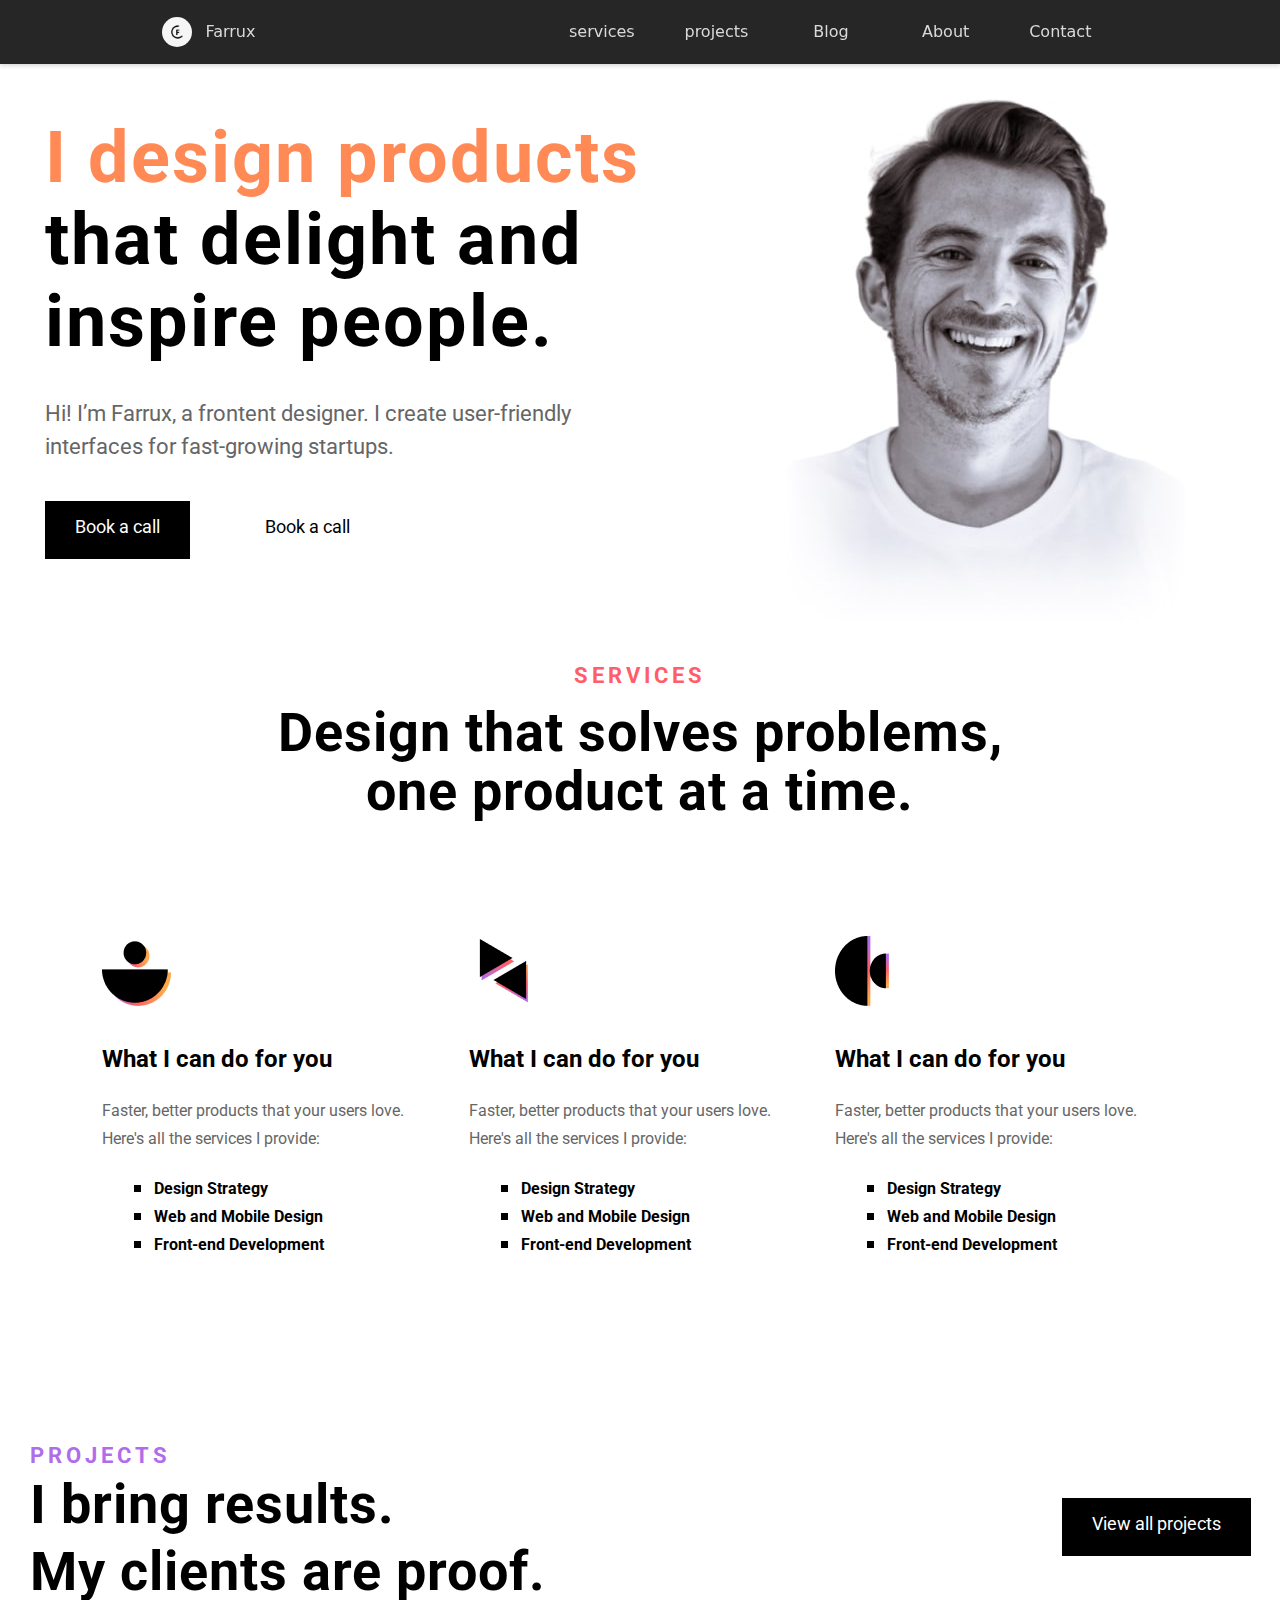
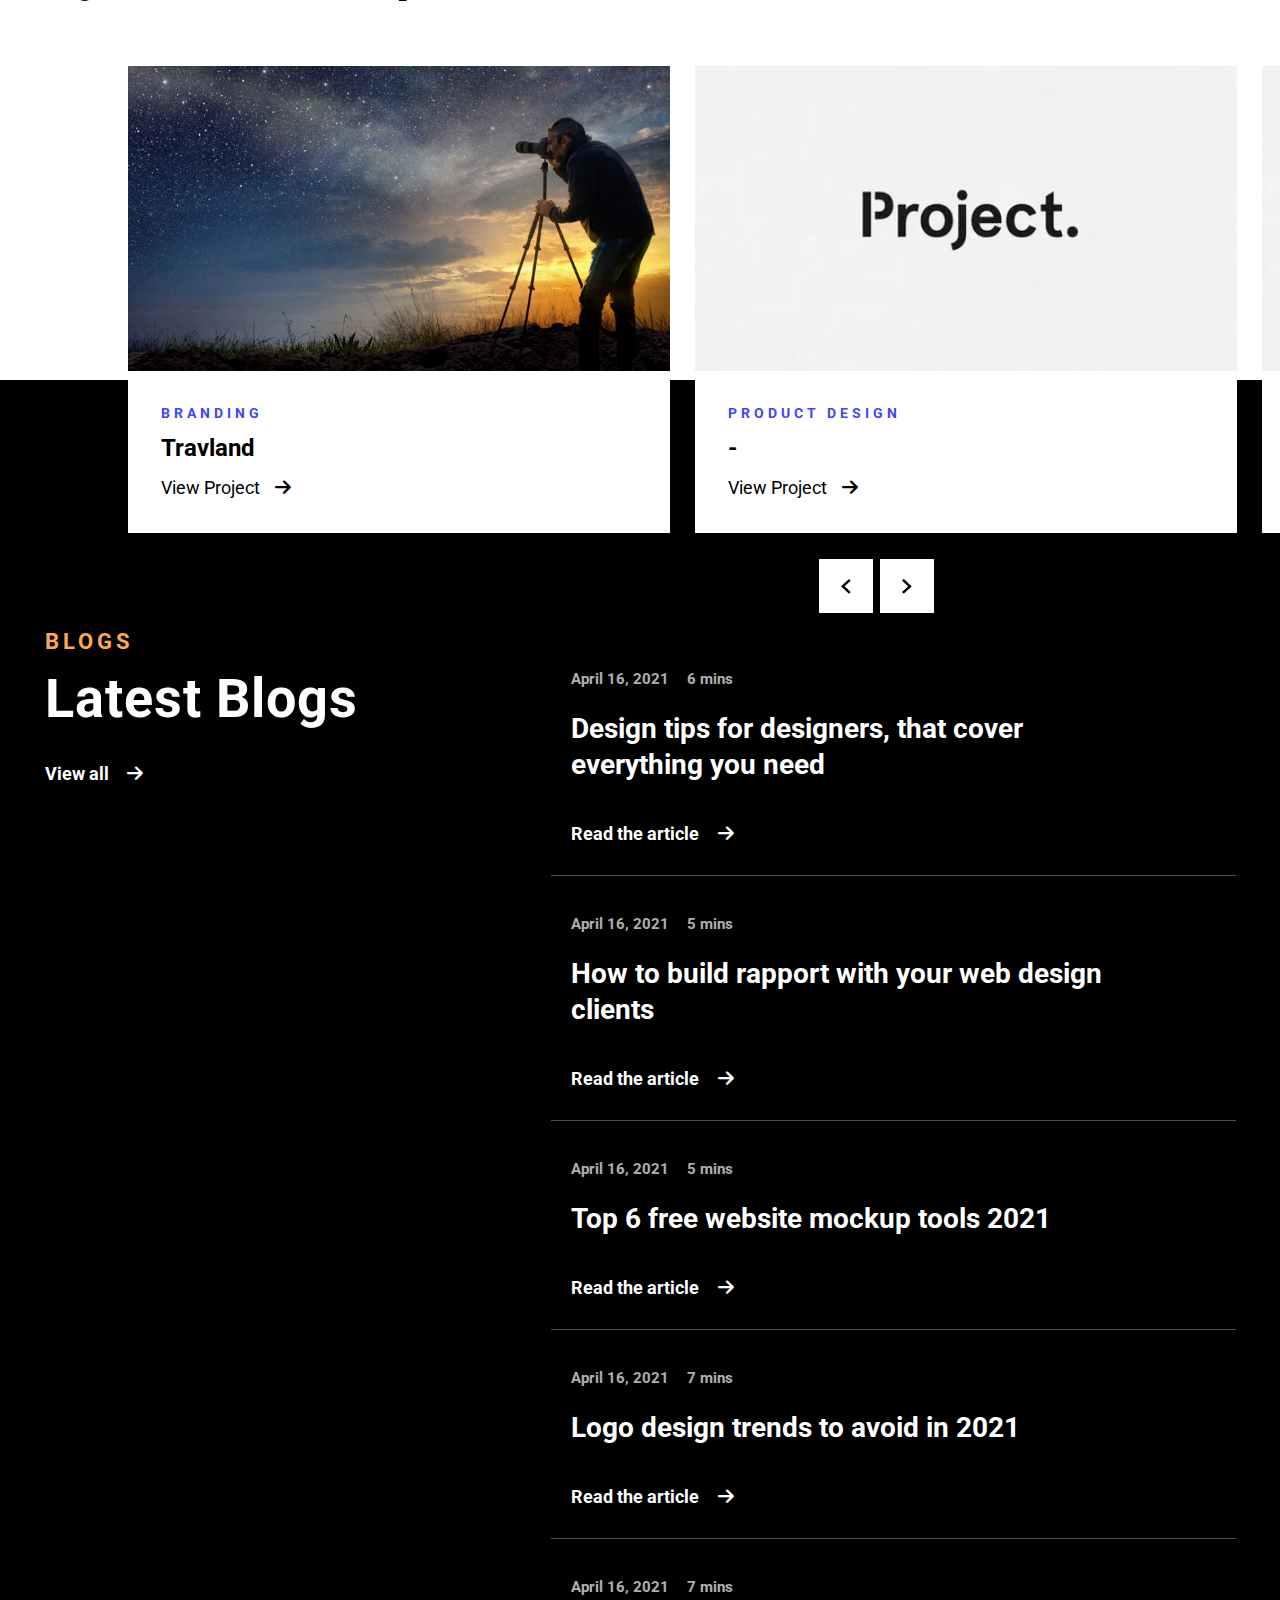
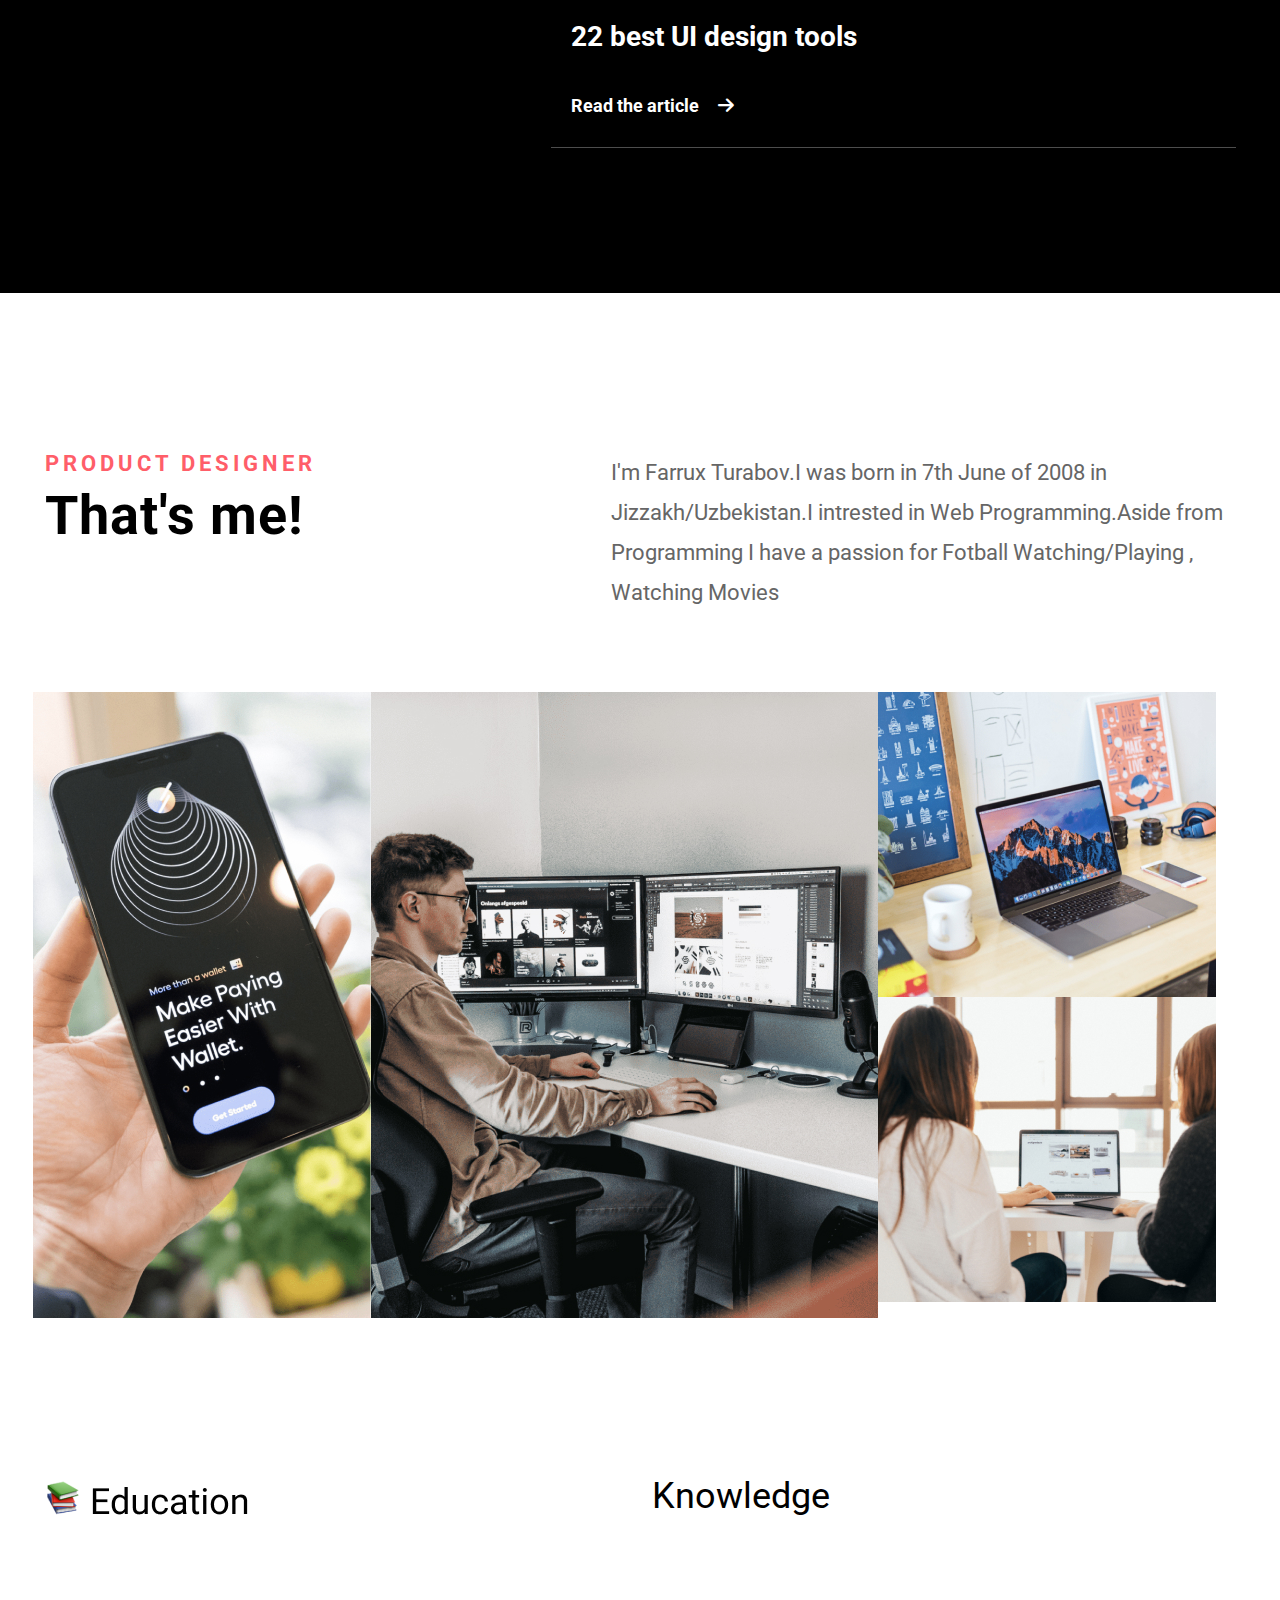
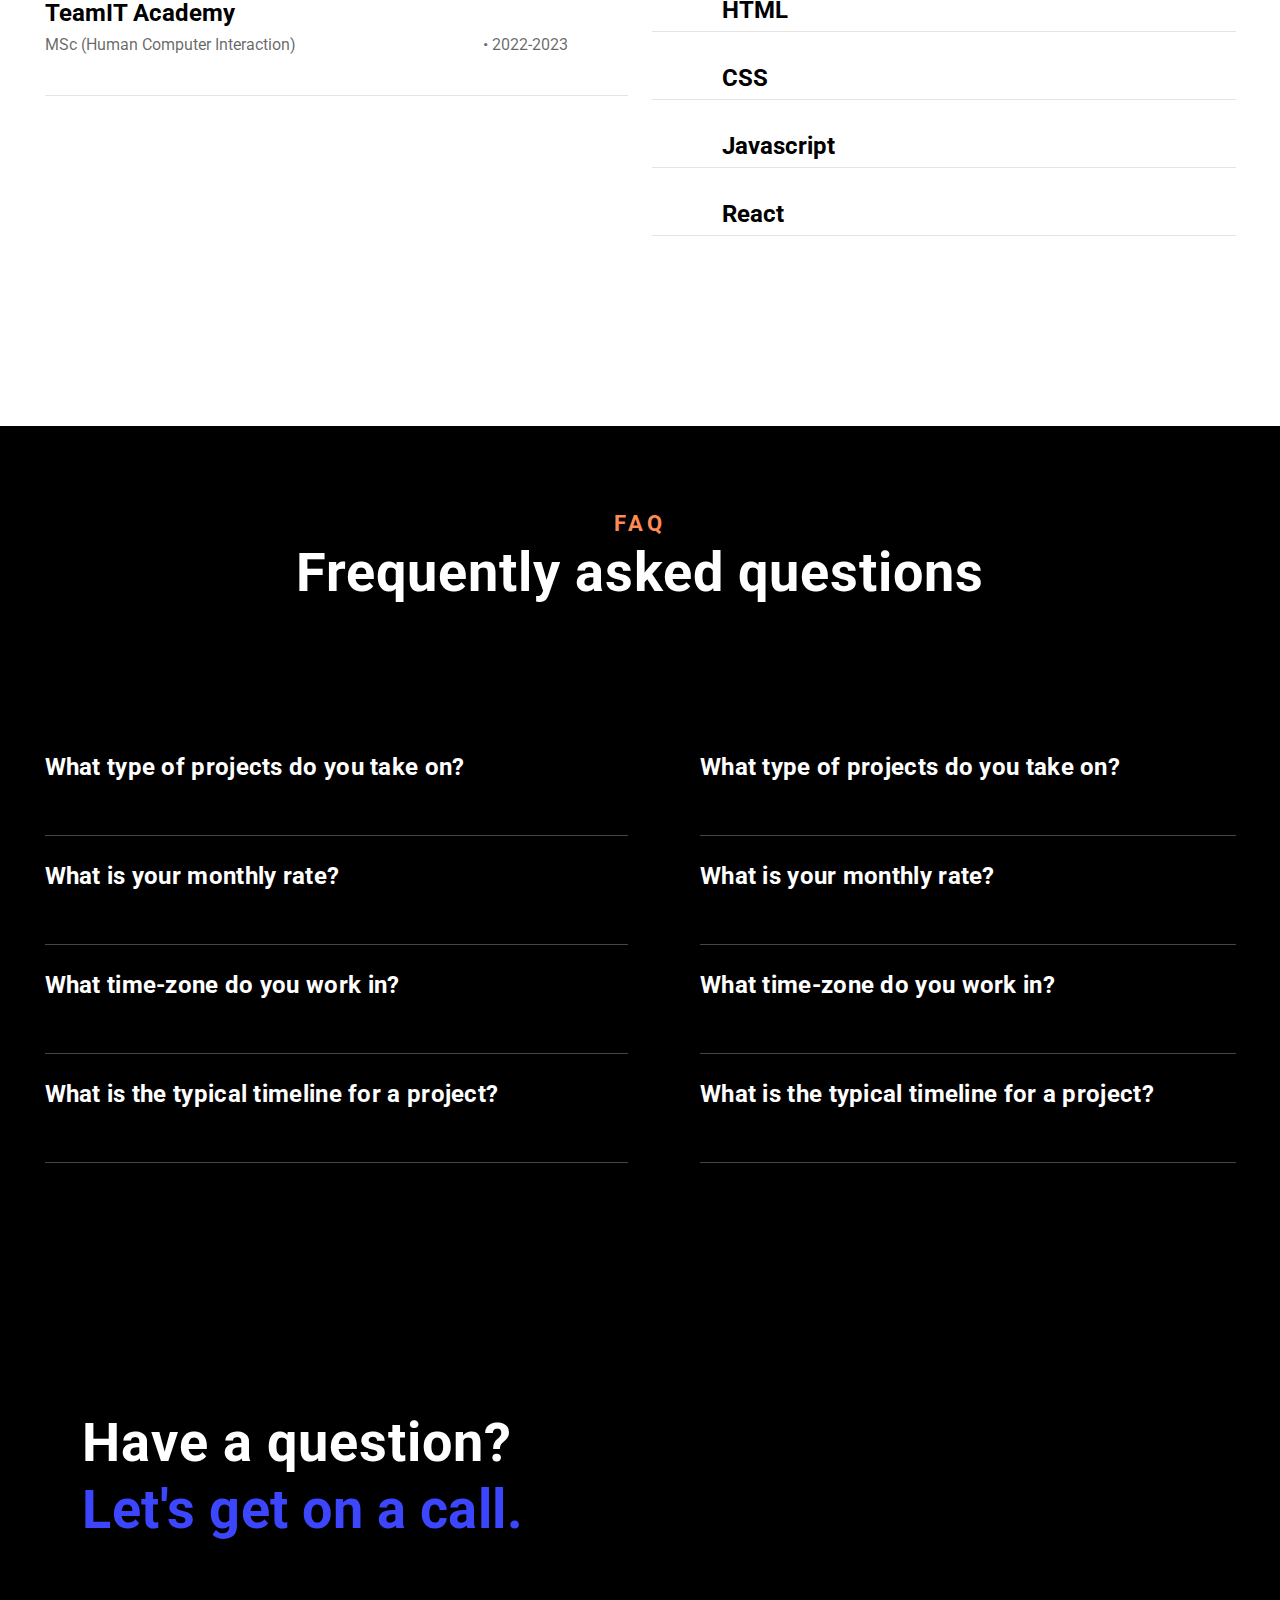
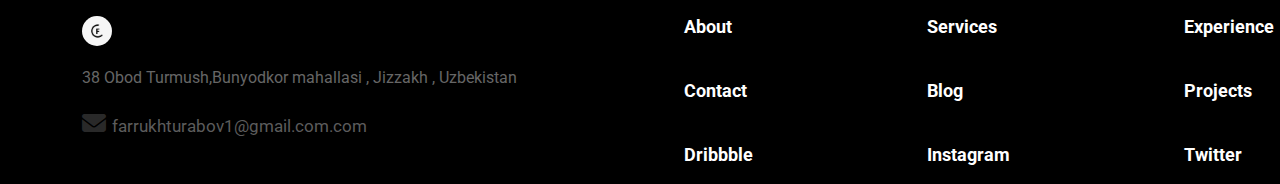
==== index.html @ 3d244489 "Add files via upload" ====
<!DOCTYPE html>
<html lang="en">
	<head>
		<meta charset="UTF-8" />
		<title>index</title>
		<link rel="stylesheet" href="https://cdnjs.cloudflare.com/ajax/libs/font-awesome/6.4.0/css/all.min.css">
		<link rel="stylesheet" href="https://cdnjs.cloudflare.com/ajax/libs/bootstrap/4.5.3/js/bootstrap.min.js">
		<meta name="viewport" content="width=device-width, initial-scale=1" />
		<link rel="stylesheet" type="text/css" href="style.css" />
		<link rel="stylesheet" type="text/css" href="style2.css" />
		<link rel="stylesheet" type="text/css" href="style3.css" />
		<link rel="preconnect" href="https://fonts.googleapis.com" />
		<link rel="preconnect" href="https://fonts.gstatic.com" crossorigin />
		<link href="https://fonts.googleapis.com/css2?family=Roboto:ital@0;1&display=swap" rel="stylesheet" />


		<script type="text/javascript" src="js/custom.js"></script>
		<script src="bootstrap.js"></script>
		
		
	</head>
	<body>
	
<div class="for_page">
	<div class="page">			
				<!-- <header class="header">
					<div class="container">
						<div class="row header_body">
							<div class="col-xl-4 col-lg-4 col-md-12 col-sm-12">
								<div class="parent_responsive_menu">									
									<a href="/" class="logo" style="display: flex;">
										<div class="logodiv">Farrux</div>
										<img src="img/logo.png" alt="logo" />
									</a>
									<div class="burger_menu">
										<i class="fas fa-bars"></i>
									</div>
									<div class="closeX">
										<span>X</span>
									</div>
								</div>
							</div>
							<div class="col-xl-8 col-lg-8 col-md-12 col-sm-12">								
								<nav class="nav_menu">
									<ul class="sub-menu">										
										<li class="item-sub-menu">
											<a href="#"class="link-sub-menu">About</a>
										</li>
										<li class="item-sub-menu">
											<a href="#"class="link-sub-menu">Services</a>
										</li>
										<li class="item-sub-menu">
											<a href="#"class="link-sub-menu">Projects</a>
										</li>
										<li class="item-sub-menu">
											<a href="#"class="link-sub-menu">Blog</a>
										</li>
										<li class="item-sub-menu"><button type="button"class="btn_call"data-toggle="modal"data-target="#exampleModal">Book a call <i class="fas fa-arrow-right"></i></button>
										</li>
									</ul>
							</nav>
							</div>							
						</div>
					</div>
				</header> -->
				<header id="navbar2" style="z-index: 9999!important;">
					<nav class="navbar2-container2 container2">
					  <a href="/" class="home-link">
						<div class="logo"><img src="img/i.webp" alt="img"></div>
						Farrux
					  </a>
					  <button type="button" class="navbar2-toggle" aria-label="Toggle menu" aria-expanded="false" aria-controls="navbar2-menu">
						<span class="icon-bar"></i></span>
						<span class="icon-bar"></span>
						<span class="icon-bar"></span>
					</button>
					  <div id="navmenu" >
						<ul class="navbar2-links">
							<li class="navbar2-item"><a class="navbar2-link" href="#service">services</a></li>
							<li class="navbar2-item"><a class="navbar2-link" href="#project">projects</a></li>
						  <li class="navbar2-item"><a class="navbar2-link" href="#blog">Blog</a></li>
						  <li class="navbar2-item"><a class="navbar2-link" href="#about">About</a></li>
						  <li class="navbar2-item"><a class="navbar2-link" href="#contact">Contact</a></li>
						</ul>
					  </div>
					</nav>
				</header>
				<section class="banner">
					<div class="container">
						<div class="row">
							<div class="col-xl-6 col-lg-6 col-md-12 col-sm-12">
								<div class="text_banner">
									<h1><span>I design products</span> that delight and inspire people.</h1>
									<p>Hi! I’m Farrux, a frontent designer. I create user-friendly interfaces for fast-growing startups.</p>
									<button type="button" class="btn_banner" data-toggle="modal" data-target="#exampleModal">Book a call</button>
									<button type="button" class="btn_banner1" data-toggle="modal" data-target="#exampleModal">Book a call</button>
								</div>
								
							</div>
							<div class="col-xl-6 col-lg-6 col-md-12 col-sm-12">
								<div class="banner_img">
									<img src="img/IMAGE (5).png" alt="banner" />
								</div>
							</div>
						</div>
						<div class="clear"></div>
					</div>
				
				<section class="about">
					<div class="container">
						<div class="row">
							<div class="text col-xl-12 col-lg-12 col-md-12 col-sm-12">
								<p id="service">SERVICES</p>
								<h2>Design that solves problems, one product at a time.</h2>
							</div>
							<div class="item_about col-xl-4 col-lg-4 col-md-4 col-sm-12">
								<div class="img_item">
									<img src="img/a.png" alt="404" />
								</div>
								<h3>What I can do for you</h3>
								<p>Faster, better products that your users love. Here's all the services I provide:</p>
								<ul>
									<li>Design Strategy</li>
									<li>Web and Mobile Design</li>
									<li>Front-end Development</li>
								</ul>
							</div>
							<div class="item_about col-xl-4 col-lg-4 col-md-4 col-sm-12">
								<div class="img_item">
									<img src="img/b.png" alt="404" />
								</div>
								<h3>What I can do for you</h3>
								<p>Faster, better products that your users love. Here's all the services I provide:</p>
								<ul>
									<li>Design Strategy</li>
									<li>Web and Mobile Design</li>
									<li>Front-end Development</li>
								</ul>
							</div>
							<div class="item_about col-xl-4 col-lg-4 col-md-4 col-sm-12">
								<div class="img_item">
									<img src="img/c.png" alt="404" />
								</div>
								<h3>What I can do for you</h3>
								<p>Faster, better products that your users love. Here's all the services I provide:</p>
								<ul>
									<li>Design Strategy</li>
									<li>Web and Mobile  Design</li>
									<li>Front-end Development</li>
								</ul>
							</div>
						</div>
					</div>
				</section>
					<section class="project">
						<div class="container">
							<div class="row">
								<div class="col-xl-8 col-lg-8 col-md-12 col-sm-12 project_text">
									<h2 id="project">PROJECTS</h2>
									<h3>I bring results.</h3>
									<h3>My clients are proof.</h3>
								</div>
								<div class="col-xl-4 col-lg-4 col-md-12 col-sm-12">
									<a class="project_btn" href="#">View all projects</a>
									<div class="clear"></div>
								</div>
								
							</div>
							</div>
							<div class="col nav_pos">
											<div class="owl-carousel"  id="project_img">
												<div class="item item_project">
														<a class="img_parent" href="https://64ea2feac2bf4d57e5bc6002--inspiring-gnome-5f7828.netlify.app/" >
															<div class="item_child">
																	<img src="img/travland.png" alt="404 ERROR" />
																<h3>Branding</h3>
																<p>Travland</p>
																<a class="img_parent_child"  href="https://64ea2feac2bf4d57e5bc6002--inspiring-gnome-5f7828.netlify.app/">View Project <i class="fa-solid fa-arrow-right"></i></a>
															</div>
														</a>
												</div>
												<div class="item item_project">
													<a class="img_parent" href="#">
														<div class="item_child">
															<img src="img/pro.webp" alt="404" />
															<h3>Product Design</h3>
															<p>-</p>
															<a class="img_parent_child" href="#">View Project <i class="fas fa-arrow-right"></i></a>
														</div>
													</a>
												</div>
												<div class="item item_project">										
													<a class="img_parent" href="#">
														<div class="item_child">
															<img src="img/pro.webp" alt="404" />
															<h3>Web Design</h3>
															<p>-</p>
															<a class="img_parent_child" href="#">View Project <i class="fas fa-arrow-right"></i></a>
														</div>
													</a>
												</div>
												<div class="item item_project">
													<a class="img_parent" href="#">
														<div class="item_child">
															<img src="img/pro.webp" alt="404" />
															<h3>Branding</h3>
															<p>-</p>
															<a class="img_parent_child" href="#">View Project <i class="fas fa-arrow-right"></i></a>
														</div>
													</a>
												</div>
												<div class="item item_project">
													<a class="img_parent" href="#">
														<div class="item_child">
															<img src="img/pro.webp" alt="404" />
															<h3>Product Design</h3>
															<p>-</p>
															<a class="img_parent_child" href="#">View Project <i class="fas fa-arrow-right"></i></a>
														</div>
													</a>
												</div>
												<div class="item item_project">
													<a class="img_parent" href="#">
														<div class="item_child">
															<img src="img/pro.webp" alt="404" />
															<h3>Web Design</h3>
															<p>-</p>
															<a class="img_parent_child" href="#">View Project <i class="fas fa-arrow-right"></i></a>
														</div>
													</a>

												</div>
											</div>
										</div>
					</section>
					<section class="blogs">
						<div class="container">
							<div class="row">
								<div class="col-xl-5 col-lg-5 col-md-12 col-sm-12">
									<div class="blogs_text">
										<h3 id="blog">blogs</h3>
										<h4>Latest Blogs</h4>
										<a href="#">View all<i class="fas fa-arrow-right"></i></a>
									</div>
								</div>
								<div class="col-xl-7 col-lg-7 col-md-12 col-sm-12">
									<div class="blogs_mess mess1">
											<p>April 16, 2021 <span class="time">6 mins</span></p>
											<a href="#"><h4>Design tips for designers, that cover everything you need</h4>
											Read the article<i class="fas fa-arrow-right"></i>
										</a>
									</div>
									<div class="blogs_mess mess2">
											<p>April 16, 2021 <span class="time">5 mins</span></p>
											<a href="#"><h4>How to build rapport with your web design clients</h4>
											Read the article<i class="fas fa-arrow-right"></i>
										</a>
									</div>
									<div class="blogs_mess mess3">
											<p>April 16, 2021 <span class="time">5 mins</span></p>
											<a href="#"><h4>Top 6 free website mockup tools 2021</h4>
											Read the article<i class="fas fa-arrow-right"></i>
										</a>
									</div>
									<div class="blogs_mess mess4">
											<p>April 16, 2021 <span class="time">7 mins</span></p>
											<a href="#"><h4>Logo design trends to avoid in 2021</h4>
											Read the article<i class="fas fa-arrow-right"></i>
										</a>
									</div>
									<div class="blogs_mess mess5">
											<p>April 16, 2021 <span class="time">7 mins</span></p>
											<a href="#"><h4>22 best UI design tools</h4>
											Read the article<i class="fas fa-arrow-right"></i>
										</a>
									</div>
								</div>
							</div>
						</div>
					</section>
					<section class="product">
						<div class="container">
							<div class="row product_flex">
								<div class="col-xl-5 col-lg-5 col-md-12 col-sm-12 product_title">
										<h3 id="about">Product Designer</h3>
										<p>That's me!</p>					
								</div>
								<div class="col-xl-7 col-lg-7 col-md-12 col-sm-12 product_text">
										<p>I'm Farrux Turabov.I was born in 7th June of 2008 in Jizzakh/Uzbekistan.I intrested in Web Programming.Aside from Programming I have a passion for Fotball Watching/Playing , Watching Movies</p>						
								</div>
							</div>
						</div>
					</section>
					<section class="gallery">
							
								<img src="img/gallery1.jpg" alt="" />
							</a>
							
								<img src="img/gallery2.jpg" alt="" />
							</a>
							<div class="gallery_child">
								
									<img src="img/gallery3.jpg" alt="" />
								</a>

									<img src="img/gallery4.jpg" alt="" />
								</a>
						</div>
					</section>
					<section class="experience">
						<div class="container">
							<div class="row">
								<div class="col-xl-6 col-lg-6 col-md-12 col-sm-12 education">
									<h4 class="title_education"><img src="img/📚 Education.png" alt="-"></h4>
										<div class="education_child">
											<a href="#">
												<h4>TeamIT Academy</h4>
												<p>MSc (Human Computer Interaction) <span>• 2022-2023</span></p>
												</a>
										</div>
										<!-- <div class="education_child">
											<a href="#">
												<h4>MIT Summer School</h4>
												<p>UX Training Bootcamp <span>• 2013-2014</span></p>
												</a>
										</div>
										<div class="education_child">
											<a href="#">
												<h4>California State University</h4>
												<p>BSc in Software Engineering <span>• 2009-2012</span></p>
												</a>
										</div> -->
								</div>
								<div class="col-xl-6 col-lg-6 col-md-12 col-sm-12 work_experience">
									<h4 class="title_work_experience">Knowledge</h4>
									<div class="work_experience_child">
											<a class="exp1" href="#">
												<h4>HTML</h4>
												<!-- <p>Senior Product Designer <span>• April 2019 - Current</span></p> -->
												</a>
										</div>
										<div class="work_experience_child">
											<a class="exp2" href="#">
												<h4>CSS</h4>
												<!-- <p>Information Architect <span>• April 2016 - May 2017</span></p> -->
												</a>
										</div>
										<div class="work_experience_child">
											<a class="exp3" href="#">
												<h4>Javascript</h4>
												<!-- <p>UI Designer <span>• April 2016 - May 2017</span></p> -->
												</a>
										</div>
										<div class="work_experience_child">
											<a class="exp3" href="#">
												<h4>React</h4>
												<!-- <p>UI Designer <span>• April 2016 - May 2017</span></p> -->
												</a>
										</div>
								</div>
							</div>
						</div>
					</section>
				
					<section class="faq">
						<div class="container">
							<div class="title_faq">
								<h3>FAQ</h3>
								<h4>Frequently asked questions</h4>
							</div>
							<div class="row">
								<div class="col-xl-6 col-lg-6 col-md-12 col-sm-12 first_accordion">
									<div class="accordion accordion-flush" id="accordionFlushExample">
										<div class="accordion-item">
											<h2 class="accordion-header" id="flush-headingOne">
												<button class="accordion-button_faq collapsed" type="button" data-bs-toggle="collapse" data-bs-target="#flush-collapseOne" aria-expanded="false" aria-controls="flush-collapseOne">
													What type of projects do you take on?
												</button>
											</h2>
											<div id="flush-collapseOne" class="accordion-collapse collapse" aria-labelledby="flush-headingOne" data-bs-parent="#accordionFlushExample">
												<div class="accordion-body_faq">A front-end developer is a type of software developer who specializes in creating and designing the user interface (UI) and user experience (UX) of websites and web applications.</div>
											</div>
										</div>
										<div class="accordion-item">
											<h2 class="accordion-header" id="flush-headingTwo">
												<button class="accordion-button_faq collapsed" type="button" data-bs-toggle="collapse" data-bs-target="#flush-collapseTwo" aria-expanded="false" aria-controls="flush-collapseTwo">
													What is your monthly rate?
												</button>
											</h2>
											<div id="flush-collapseTwo" class="accordion-collapse collapse" aria-labelledby="flush-headingTwo" data-bs-parent="#accordionFlushExample">
												<div class="accordion-body_faq">I only charge monthly for my ongoing projects that need work on the regular. One-time projects are charged upfront to keep it transparent and clean! My monthly rate is $500.</div>
											</div>
										</div>
										<div class="accordion-item">
											<h2 class="accordion-header" id="flush-headingThree">
												<button class="accordion-button_faq collapsed" type="button" data-bs-toggle="collapse" data-bs-target="#flush-collapseThree" aria-expanded="false" aria-controls="flush-collapseThree">
													What time-zone do you work in?
												</button>
											</h2>
											<div id="flush-collapseThree" class="accordion-collapse collapse" aria-labelledby="flush-headingThree" data-bs-parent="#accordionFlushExample">
												<div class="accordion-body_faq">I work in UTC+5 timezone, but I'm always ready to help out in emergencies, no matter the hour.</div>
											</div>
										</div>
										<div class="accordion-item">
											<h2 class="accordion-header" id="flush-headingFour">
												<button class="accordion-button_faq collapsed" type="button" data-bs-toggle="collapse" data-bs-target="#flush-collapseFour" aria-expanded="false" aria-controls="flush-collapseFour">
													What is the typical timeline for a project?
												</button>
											</h2>
											<div id="flush-collapseFour" class="accordion-collapse collapse" aria-labelledby="flush-headingFour" data-bs-parent="#accordionFlushExample">
												<div class="accordion-body_faq">Depends on the scope of the project, really. Some projects take less than a week. Some take months. The best way to find out is to get on a quick call with me, and discuss it. No strings attached!</div>
											</div>
										</div>
									</div>
								</div>
								<div class="col-xl-6 col-lg-6 col-md-12 col-sm-12 two_accordion">
									<div class="accordion accordion-flush" id="accordionFlushExample">
										<div class="accordion-item">
											<h2 class="accordion-header" id="flush-headingFive">
												<button class="accordion-button_faq collapsed" type="button" data-bs-toggle="collapse" data-bs-target="#flush-collapseFive" aria-expanded="false" aria-controls="flush-collapseFive">
													What type of projects do you take on?
												</button>
											</h2>
											<div id="flush-collapseFive" class="accordion-collapse collapse" aria-labelledby="flush-headingFive" data-bs-parent="#accordionFlushExample">
												<div class="accordion-body_faq">A front-end developer is a type of software developer who specializes in creating and designing the user interface (UI) and user experience (UX) of websites and web applications.</div>
											</div>
										</div>
										<div class="accordion-item">
											<h2 class="accordion-header" id="flush-headingSix">
												<button class="accordion-button_faq collapsed" type="button" data-bs-toggle="collapse" data-bs-target="#flush-collapseSix" aria-expanded="false" aria-controls="flush-collapseSix">
													What is your monthly rate?
												</button>
											</h2>
											<div id="flush-collapseSix" class="accordion-collapse collapse" aria-labelledby="flush-headingSix" data-bs-parent="#accordionFlushExample">
												<div class="accordion-body_faq">I only charge monthly for my ongoing projects that need work on the regular. One-time projects are charged upfront to keep it transparent and clean! My monthly rate is $500.</div>
											</div>
										</div>
										<div class="accordion-item">
											<h2 class="accordion-header" id="flush-headingSeven">
												<button class="accordion-button_faq collapsed" type="button" data-bs-toggle="collapse" data-bs-target="#flush-collapseSeven" aria-expanded="false" aria-controls="flush-collapseSeven">
													What time-zone do you work in?
												</button>
											</h2>
											<div id="flush-collapseSeven" class="accordion-collapse collapse" aria-labelledby="flush-headingSeven" data-bs-parent="#accordionFlushExample">
												<div class="accordion-body_faq">I work in UTC+5 timezone, but I'm always ready to help out in emergencies, no matter the hour.</div>
											</div>
										</div>
										<div class="accordion-item">
											<h2 class="accordion-header" id="flush-headingEight">
												<button class="accordion-button_faq collapsed" type="button" data-bs-toggle="collapse" data-bs-target="#flush-collapseEight" aria-expanded="false" aria-controls="flush-collapseEight">
													What is the typical timeline for a project?
												</button>
											</h2>
											<div id="flush-collapseEight" class="accordion-collapse collapse" aria-labelledby="flush-headingEight" data-bs-parent="#accordionFlushExample">
												<div class="accordion-body_faq">Depends on the scope of the project, really. Some projects take less than a week. Some take months. The best way to find out is to get on a quick call with me, and discuss it. No strings attached!</div>
											</div>
										</div>
									</div>
									</div>
								</div>
							</div>
						</div>
					</section>
			
				
  </div>
					<footer class="footer">
						<div class="container">
							<div class="footer_title">							
								<h3 id="contact">Have a question?</h3>
								<p>Let's get on a call.</p>
							</div>
							<div class="row">
								<div class="col-xl-6 col-lg-6 col-md-12 col-sm-12 footer_left">
										<a href="#" class="logo">
											<img src="img/i.webp" alt="logo" />
										</a>
										<p>38 Obod Turmush,Bunyodkor mahallasi , Jizzakh , Uzbekistan</p>
									<a class="footer_mail" href="mailto:hi@thefolio.com"><i class="fas fa-envelope"></i>farrukhturabov1@gmail.com.com</a>
								</div>
								<div class="col-xl-6 col-lg-6 col-md-12 col-sm-12 footer_right">
									<nav class="footer_menu">
										<ul class="sub-menu_footer">
											<li class="item-sub-menu_footer">
												<a href="#" class="link-sub-menu">About</a>
											</li>
											<li class="item-sub-menu">
												<a href="#" class="link-sub-menu">Contact</a>
											</li>
											<li class="item-sub-menu">
												<a href="#" class="link-sub-menu">Dribbble</a>
											</li>
										</ul>
										<ul class="sub-menu_footer">
											<li class="item-sub-menu">
												<a href="#" class="link-sub-menu">Services</a>
											</li>
											<li class="item-sub-menu">
												<a href="#" class="link-sub-menu">Blog</a>
											</li>
											<li class="item-sub-menu">
												<a href="#" class="link-sub-menu">Instagram</a>
											</li>
										</ul>
										<ul class="sub-menu_footer">
											<li class="item-sub-menu">
												<a href="#" class="link-sub-menu">Experience</a>
											</li>
											<li class="item-sub-menu">
												<a href="#" class="link-sub-menu">Projects</a>
											</li>
											<li class="item-sub-menu">
												<a href="#" class="link-sub-menu">Twitter</a>
											</li>
										</ul>
								</div>

								</div>
							</div>
						</div>

					</footer>
</div>		
			<!-- Modal -->
			<div class="modal fade" id="exampleModal" tabindex="-1" role="dialog" aria-labelledby="exampleModalLabel" aria-hidden="true">
				<div class="modal-dialog" role="document">
					<div class="modal-content">
						<div class="modal-header">
							<h5 class="modal-title" id="exampleModalLabel">Order a call</h5>
							<button type="button" class="close close_color" data-dismiss="modal" aria-label="Close">
								<span aria-hidden="true">&times;</span>
							</button>
						</div>
						<div class="modal-body">
							<form class="form">
								<input type="text" placeholder="Ваше Имя" required />
								<input type="text" placeholder="Ваш Телефон" required />
								<textarea placeholder="Ваше Сообщение"></textarea>
								<button class="input_btn">Send</button>
							</form>
						</div>
					</div>
				</div>
			</div>
		
	</body>
	
<script src="index.js"></script>



</html>
---- style.css ----
/* font-family: 'Roboto', sans-serif; */
.clear {
	clear: both;
}
/* NAVBAR */
:root {
    --navbar2-bg-color: hsl(0, 0%, 15%);
    --navbar2-text-color: hsl(0, 0%, 85%);
    --navbar2-text-color-focus: white;
    --navbar2-bg-contrast: hsl(0, 0%, 25%);
}

* {
    box-sizing: border-box;
    margin: 0;
    padding: 0;
}

body {
    height: 100vh;
    font-family: Arial, Helvetica, sans-serif;
    line-height: 1.6;
}


.container2 {
    max-width: 1000px;
    padding-left: 1.4rem;
    padding-right: 1.4rem;
    margin-left: auto;
    margin-right: auto;
}

#navbar2 {
    --navbar2-height: 64px;
    position: fixed;
    height: var(--navbar2-height);
    background-color: hsl(0, 0%, 15%);
    left: 0;
    right: 0;
    box-shadow: 0 2px 4px rgba(0, 0, 0, 0.15);
}

.navbar2-container2 {
    display: flex;
    justify-content: space-between;
    height: 100%;
    align-items: center;

}

.home-link,
.navbar2-link {
    color: var(--navbar2-text-color);
    transition: color 0.2s ease-in-out;
    text-decoration: none;
    display: flex;
    font-weight: 400;
    align-items: center;
    gap: 5px;
    transition: background-color 0.2s ease-in-out,
                color 0.2s ease-in-out;
}

.home-link:focus,
.home-link:hover {
    color: var(--navbar2-text-color-focus);
}

.navbar2-link {
    justify-content: center;
    width: 100%;
    padding: 0.4em 0.8em;
    border-radius: 5px;    
}

.navbar2-link:focus,
.navbar2-link:hover {
    color: var(--navbar2-text-color-focus);
    background-color: var(--navbar2-bg-contrast);
}

.logo img {
    background-color: var(--navbar2-text-color-focus);
    border-radius: 50%;
    width: 30px;
    height: 30px;
    margin-right: 0.5em;
}

.navbar2-toggle {
    cursor: pointer;
    border: none;
    background-color: transparent;
    width: 40px;
    height: 40px;
    display: flex;
    align-items: center;
    justify-content: center;
    flex-direction: column;
}

.icon-bar {
    display: block;
    width: 25px;
    height: 4px;
    margin: 2px;
    transition: background-color 0.2s ease-in-out,
                transform 0.2s ease-in-out,
                opacity 0.2s ease-in-out;
    background-color: var(--navbar2-text-color);
}


#navmenu {
    position: fixed;
    top: var(--navbar2-height);
    bottom: 0;
    transition: opacity 0.2s ease-in-out,
                visibility 0.2s ease-in-out,
                left 0.2s ease-in-out,
                right 0.2s ease-in-out;
    opacity: 0;
    visibility: hidden;
    /* right: 0; */
    padding-top: 7px;
    /* left: 0; */
    width: 93%;
    margin: none;
    padding: none;
}

#navbar2.opened #navmenu {
    background-color: rgba(0, 0, 0, 0.4);
    opacity: 1;
    visibility: visible;
}



.navbar2-links {
    list-style-type: none;
    max-height: 0;
    overflow: hidden;
    position: absolute;
    background-color: var(--navbar2-bg-color);
    display: flex;
    flex-direction: column;
    align-items: center;
}

#navbar2.opened .navbar2-links {
    padding: 1em;
    max-height: 100%;
    width: 100%;
}


.detached .navbar2-links {
    left: 0;
    right: 0;
    margin: 1.4rem;
    border-radius: 5px;
    box-shadow: 0 0 20px hsl(0, 0%, 15%);;
}

.attached .navbar2-links {
    left: 0;
    right: 0;
    box-shadow: 0 20px 20px hsl(0, 0%, 15%);;
}

.navbar2-item {
    margin: 0.4em;
    width: 100%;
}

@media screen and (min-width: 700px) {
    .toggle {
        display: none;
    }
    .navbar2-toggle{
        display: none;
    }

    #navbar2 #navmenu,
    #navbar2.opened #navmenu {
        visibility: visible;
        opacity: 1;
        position: static;
        display: block;
        height: 100%;
        width: 60%;
    }

    #navbar2 .navbar2-links,
    #navbar2.opened .navbar2-links {
        margin: 0;
        padding: 0;
        box-shadow: none;
        position: static;
        flex-direction: row;
        list-style-type: none;
        max-height: max-content;
        width: 100%;
        height: 100%;
    }

    #navbar2 .navbar2-link:last-child {
        margin-right: 0;
    }
    .navbar2-links{
        width: 100px;
    }
}


/* NAVBAR */
body {
	font-family: 'Roboto', sans-serif;
	font-size: 14px;
}

* {
	margin: 0;
	padding: 0;
}

html,
body {
	height: 100%;
}

img {
	width: auto;
	height: auto;
	max-width: 100%;
}

/*header*/
.header {
	position: fixed;
	width: 100%;
	top: 0;
	left: 0;
	z-index: 50;
	padding-top: 40px;
	background-color: white;
}



/* menu */

.nav_menu ul {
	list-style: none;
	display: flex;
	justify-content: flex-end;
	text-decoration: none;
}

.nav_menu ul li a {
	text-decoration: none;
	font-family: 'Roboto';
	font-style: normal;
	font-weight: 400;
	font-size: 16px;
	line-height: 28px;
	color: #000000;
	transition: 0.5s;
	padding-right: 40px;
}

.nav_menu ul li a:hover {
	text-decoration: none;
	text-shadow: 0px 4px 7px rgba(0, 0, 0, 0.438);
}

.nav_menu ul li:last-child a {
	padding-right: 0;
}

.nav_menu ul li .btn_call {
	border: none;
	text-decoration: none;
	background-color: transparent;
	transition: 0.5s;
	position: relative;
}

.nav_menu ul li .btn_call:hover {
	text-shadow: 0px 4px 7px rgba(0, 0, 0, 0.418);
}

.nav_menu ul li .btn_call i {
	margin-left: 8px;
	font-size: 15px;
}

.header .burger_menu {
	display: none;
}


/* menu */
/*modal window*/
.modal-body {
	background: #ffffff;
}

.modal-header {
	background: #ffffff;
}

.modal-header h5 {
	color: #000000;
}

.modal-body input {
	display: block;
	margin: 0 auto;
	font-family: 'Roboto';
	font-style: normal;
	font-weight: 400;
	font-size: 14px;
	line-height: 23px;
	color: #5f5d5d;
	padding: 12px 0;
	padding-left: 20px;
	width: 300px;
	border: none;
	outline: none;
	transition: 0.6s linear;
	margin-bottom: 20px;
	border-bottom: solid 1px black;
}

.modal-body input:focus {
	box-shadow: 0px 0px 4px #000000;
}

.modal-body textarea {
	width: 300px;
	display: block;
	margin: 0 auto;
	font-family: 'Roboto';
	font-style: normal;
	font-weight: 400;
	font-size: 14px;
	line-height: 23px;
	color: #5f5d5d;
	padding-left: 20px;
	padding-top: 12px;
	padding-bottom: 90px;
	border: none;
	margin-bottom: 30px;
	resize: none;
	outline: none;
	transition: 0.6s linear;
	border-bottom: solid 1px black;
}

.modal-body textarea:focus {
	box-shadow: 0px 0px 4px #000000;
}

.input_btn {
	display: block;
	border: none;
	font-weight: normal;
	font-size: 14px;
	line-height: 20px;
	text-align: center;
	letter-spacing: 0.1em;
	color: #ffffff;
	padding: 10px 30px;
	transition: 0.2s linear;
	margin: 0 auto;
	background: #000000;
	width: 190px;
	padding: 16px 0;
}

.input_btn:hover {
	background: #ffffff;
	color: #000000;
}

/*modal window*/
/*header*/
/*banner*/
.banner {
	padding-top: 70px;
}

.banner .text_banner h1 {
	font-family: 'Roboto';
	font-style: normal;
	font-weight: 700;
	font-size: 72px;
	line-height: 82px;
	letter-spacing: 2px;
	color: #000000;
	margin-top: 47px;
}

.banner .text_banner span {
	font-family: 'Roboto';
	font-style: normal;
	font-weight: 700;
	font-size: 72px;
	line-height: 82px;
	letter-spacing: 2px;
	color: #FF8A56;
	width: 595px;
	display: inline-block;
}

.banner .text_banner p {
	font-family: 'Roboto';
	font-style: normal;
	font-weight: 400;
	font-size: 22px;
	line-height: 33px;
	color: #666666;
	width: 550px;
	margin-top: 34px;
	margin-bottom: 38px;
}

.banner .btn_banner {
	font-family: 'Roboto';
	font-style: normal;
	font-weight: 400;
	font-size: 18px;
	line-height: 18px;
	color: #FFFFFF;
	background: #000000;
	padding: 17px 30px 23px 30px;
	border: none;
	transition: all linear 0.5s;
	margin-right: 40px;
}

.banner .text_banner a {
	text-decoration: none;
	font-family: 'Roboto';
	font-style: normal;
	font-weight: 400;
	font-size: 18px;
	line-height: 18px;
	color: #000000;
	transition: all linear 0.5s;
}

.banner .text_banner a:hover {
	text-decoration: none;
	text-shadow: 0px 4px 7px rgba(0, 0, 0, 0.411);
}

.banner .btn_banner:hover {
	color: #000000;
	background: #FFFFFF;
}

.banner .btn_banner1:hover {
	background: #000000;
	color: #FFFFFF;
}

.banner .text_banner a i {
	margin-left: 18px;
	font-size: 15px;
}

.banner .banner_img {
	float: right;
}
.banner .btn_banner1 {
	font-family: 'Roboto';
	font-style: normal;
	font-weight: 400;
	font-size: 18px;
	line-height: 18px;
	background: #FFFFFF;
	color: #000000;
	padding: 17px 30px 23px 30px;
	border: none;
	transition: all linear 0.5s;
	margin-right: 40px;
}

/*banner*/
/*slider*/
.slider .slider_title {
	text-align: center;
	font-family: 'Roboto';
	font-style: normal;
	font-weight: 400;
	font-size: 18px;
	line-height: 18px;
	color: #000000;
	margin-bottom: 45px;
}

.slider {
	padding-top: 100px;
	padding-bottom: 156px;
}

.slider .owl-dots {
	display: flex;
	justify-content: center;
}

.slider .owl-dots .owl-dot.active {
	background: #03d5e4;
}

.slider .owl-dots .owl-dot {
	width: 15px;
	height: 15px;
	background: #34547a;
	border-radius: 100px;
	margin-right: 2px;
	outline: none;
}

/*slider*/
/* about*/
.about {
	padding-bottom: 170px;
}

.about .text p {
	text-align: center;
	font-family: 'Roboto';
	font-style: normal;
	font-weight: 700;
	font-size: 22px;
	line-height: 22px;
	text-align: center;
	letter-spacing: 4px;
	text-transform: uppercase;
	color: #FF5E69;
}

.about .text h2 {
	font-family: 'Roboto';
	font-style: normal;
	font-weight: 700;
	font-size: 54px;
	line-height: 59px;
	text-align: center;
	letter-spacing: 1px;
	color: #000000;
	margin: 0 165px;
	margin-bottom: 115px;
}

.img_item img {
	width: 70px;
	height: 70px;
	margin-bottom: 40px;
}

.about .item_about h3 {
	font-family: 'Roboto';
	font-style: normal;
	font-weight: 700;
	font-size: 24px;
	line-height: 26px;
	color: #000000;
	margin-bottom: 25px;
}

.about .item_about p {
	font-family: 'Roboto';
	font-style: normal;
	font-weight: 400;
	font-size: 16px;
	line-height: 28px;
	color: #666666;
	margin-bottom: 22px;
}

.about .item_about ul {
	list-style-type: none;
	font-family: 'Roboto';
	font-style: normal;
	font-weight: 700;
	font-size: 16px;
	line-height: 28px;
	color: #000000;
	margin-left: 20px;
}

.about .item_about ul li {
	position: relative;
}

.about .item_about ul li:after {
	content: "";
	background-color: #000000;
	height: 7px;
	width: 7px;
	position: absolute;
	top: 10px;
	left: -20px;
}

/* about*/
/*project*/
#project_img {
	padding-left: 24%;
}

.project {
	width: 100%;
	height: 100%;
	background: linear-gradient(to bottom, rgb(255, 255, 255) 69%, rgb(0, 0, 0) 31%);
}

.project .project_text h2 {
	font-family: 'Roboto';
	font-style: normal;
	font-weight: 700;
	font-size: 22px;
	line-height: 22px;
	letter-spacing: 4px;
	color: #B16CEA;
}

.project .project_text h3 {
	font-family: 'Roboto';
	font-style: normal;
	font-weight: 700;
	font-size: 54px;
	line-height: 59px;
	letter-spacing: 1px;
	color: #000000;
}

.project .project_text h3:last-child {
	margin-bottom: 65px;
}

.item_project a {
	text-decoration: none;
}

.project .project_btn {
	display: inline-block;
	margin-top: 53px;
	text-decoration: none;
	font-family: 'Roboto';
	font-style: normal;
	font-weight: 400;
	font-size: 18px;
	line-height: 18px;
	color: #FFFFFF;
	background: #000000;
	padding: 17px 30px 23px 30px;
	border: none;
	transition: all linear 0.5s;
	float: right;
}

.project .project_btn:hover {
	color: #000000;
	background: #ffffff;
}

.img_parent {
	display: block;
	max-height: 468px;
	background-color: #ffffff;
	transition: all linear 0.5s;
}

.img_parent:hover {
	text-shadow: 0px 4px 7px rgba(0, 0, 0, 0.384);
}

.img_parent img {
	height: 305px;
	transition: all linear 1s;
	overflow: hidden;
	position: relative;
}

.img_parent img:hover {
}

.project .img_parent:hover {
	text-decoration: none;
}

.project .img_parent h3 {
	font-family: 'Roboto';
	font-style: normal;
	font-weight: 700;
	font-size: 14px;
	line-height: 14px;
	letter-spacing: 4px;
	text-transform: uppercase;
	color: #3C46FF;
	margin-top: 35px;
	margin-left: 33px;
}

.project .img_parent p {
	font-family: 'Roboto';
	font-style: normal;
	font-weight: 700;
	font-size: 24px;
	line-height: 26px;
	color: #000000;
	margin-top: 15px;
	margin-left: 33px;
}

.img_parent_child {
	font-family: 'Roboto';
	text-decoration: none;
	font-style: normal;
	font-weight: 400;
	font-size: 18px;
	line-height: 18px;
	color: #000000;
	margin-left: 33px;
	transition: all linear 0.6s;
}

.img_parent_child:hover {
	text-decoration: none;
	color: #000000;
	text-shadow: 0px 4px 7px rgba(0, 0, 0, 0.25);
}

.img_parent_child i {
	margin-left: 11px;
}

.img_parent a {
	font-family: 'Roboto';
	text-decoration: none;
	font-style: normal;
	font-weight: 400;
	font-size: 18px;
	line-height: 18px;
	color: #000000;
}

.project .item_project {
	background-color: #ffffff;
	margin-bottom: 26px;
	padding-bottom: 32px;
}

.project .owl-nav {
	margin-left: 60%;
	z-index: 999;
}

.project .owl-nav .owl-prev:hover {
	background: #9e9e9e url('../img/arrow_left.png') 50% no-repeat !important;
}

.project .owl-nav .owl-next:hover {
	background: #9e9e9e url('../img/arrow_right.png') 50% no-repeat !important;
}

.project .owl-nav .owl-prev {
	width: 54px;
	height: 54px;
	background: #FFFFFF url('../img/arrow_left.png') 50% no-repeat !important;
	margin-right: 7px;
	z-index: 1;
	transition: all linear 0.4s;
}

.project .owl-nav .owl-next {
	width: 54px;
	height: 54px;
	background: #FFFFFF url('../img/arrow_right.png') 50% no-repeat !important;
	z-index: 1;
	transition: all linear 0.4s;
}

.project .nav_pos {}


/*project*/
/*blogs*/
.blogs {
	background-color: #000000;
	padding-top: 11px;
	padding-bottom: 145px;
}

.blogs .blogs_text h3 {
	color: #FFA84B;
	font-family: 'Roboto';
	font-style: normal;
	font-weight: 700;
	font-size: 22px;
	line-height: 22px;
	letter-spacing: 4px;
	text-transform: uppercase;
	margin-bottom: 16px;
}

.blogs .blogs_text h4 {
	font-family: 'Roboto';
	font-style: normal;
	font-weight: 700;
	font-size: 54px;
	line-height: 59px;
	letter-spacing: 1px;
	color: #FFFFFF;
	margin-bottom: 35px;
}

.blogs .blogs_text a {
	font-family: 'Roboto';
	font-style: normal;
	font-weight: 700;
	font-size: 18px;
	line-height: 18px;
	color: #FFFFFF;
}

.blogs .blogs_text a i {
	margin-left: 18px;
}

.blogs .blogs_text a:hover {
	text-shadow: 0px 4px 4px rgb(255, 255, 255);
}

.blogs .blogs_text a {
	text-decoration: none;
}

.blogs .blogs_mess {
	border-bottom: solid 1px rgba(255, 255, 255, 0.3);
	padding-left: 20px;
}

.blogs .blogs_mess p {
	font-family: 'Roboto';
	font-style: normal;
	font-weight: 700;
	font-size: 15px;
	line-height: 16px;
	color: rgba(255, 255, 255, 0.7);
	margin-top: 40px;
}

.blogs .blogs_mess p span {
	margin-left: 14px;
}

.blogs .blogs_mess a {
	text-decoration: none;
	display: block;
	font-family: 'Roboto';
	font-style: normal;
	font-weight: 700;
	font-size: 18px;
	line-height: 18px;
	color: #FFFFFF;
	margin-bottom: 32px;
	transition: 0.5s linear;
}

.blogs .blogs_mess a i {
	margin-left: 19px;
}

.blogs .blogs_mess a:hover {
	text-shadow: 0px 4px 7px rgb(255, 255, 255);
}

.blogs .blogs_mess h4 {
	font-family: 'Roboto';
	font-style: normal;
	font-weight: 700;
	font-size: 28px;
	line-height: 36px;
	color: #FFFFFF;
	margin-top: 24px;
	margin-bottom: 42px;
	max-width: 575px;

}

/*blogs*/
/*product*/
.product {
	padding-top: 160px;
}

.product .product_title h3 {
	font-family: 'Roboto';
	font-style: normal;
	font-weight: 700;
	font-size: 22px;
	line-height: 22px;
	letter-spacing: 4px;
	text-transform: uppercase;
	color: #FF5E69;
	margin-bottom: 11px;
}

.product .product_title p {
	font-family: 'Roboto';
	font-style: normal;
	font-weight: 700;
	font-size: 54px;
	line-height: 59px;
	letter-spacing: 1px;
	color: #000000;
	margin-bottom: 147px;
}

.product .product_text p {
	font-family: 'Roboto';
	font-style: normal;
	font-weight: 400;
	font-size: 22px;
	line-height: 40px;
	color: #666666;
	max-width: 625px;
	margin-left: auto;
}

/*product*/
/*gallery*/
.gallery {
	display: flex;
	flex-wrap: wrap;
	max-height: 626px;
	margin: 0 auto;
	max-width: 1215px;
}

.box_gallery {
	position: relative;
	display: block;
	overflow: hidden;

}

.box_gallery:hover::before {
	content: '';
	position: absolute;
	width: 100%;
	height: 100%;
	background: url('../img/view.png') no-repeat, linear-gradient(0deg, rgba(124, 124, 124, 0.8), rgba(0, 0, 0, 0.8)), url(photo-1454165804606-c3d57bc86b40.jpg);
	background-position: center center;
	transition: all linear 0.5s;
}

.gallery .box1 {
	width: 28.57%;
}

.gallery .box2 {
	width: 42.85%;

}

.gallery .box3 {
	margin-bottom: 16px;
}


.gallery_child {
	width: 28.57%;
}

.gallery .gallery_child {}

/*gallery*/
/*experience*/
.experience {
	padding-top: 160px;
	padding-bottom: 190px;
}

.experience .education {}

.experience .title_education img {
	margin-right: 10px;
}

.experience .education .title_education {
	font-family: 'Roboto';
	font-style: normal;
	font-weight: 400;
	font-size: 36px;
	line-height: 36px;
	color: #000000;
	margin-bottom: 83px;
}

.experience .education_child {
	border-bottom: 1px solid #E5E5E5;
	margin-bottom: 33px;
}

.experience .education_child:last-child {
	margin-bottom: 0;
}

.experience .education_child h4 {
	font-family: 'Roboto';
	font-style: normal;
	font-weight: 700;
	font-size: 24px;
	line-height: 26px;
	color: #000000;
}

.experience .education_child p {
	font-family: 'Roboto';
	font-style: normal;
	font-weight: 400;
	font-size: 16px;
	line-height: 21px;
	color: rgba(0, 0, 0, 0.6);
	margin-bottom: 40px;
	position: relative;
}

.experience .education_child p span {
	position: absolute;
	right: 60px;
}

.experience .education_child a {
	text-decoration: none;
	position: relative;
	transition: all linear 0.4s;
}

.experience .education_child a:hover {
	text-shadow: 0px 4px 7px rgba(0, 0, 0, 0.397);
}

.experience .education_child a::before {
	content: "";
	position: absolute;
	background: url('../img/arrow-top-right.png') no-repeat;
	width: 26px;
	height: 26px;
	top: 0;
	left: 555px;
}

/**/
.experience .work_experience {}

.experience .title_work_experience img {
	margin-right: 10px;
}

.experience .title_work_experience {
	font-family: 'Roboto';
	font-style: normal;
	font-weight: 400;
	font-size: 36px;
	line-height: 36px;
	color: #000000;
	margin-bottom: 83px;
}

.experience .work_experience_child {
	border-bottom: 1px solid #E5E5E5;
	margin-bottom: 33px;
}

.experience .work_experience_child:last-child {
	margin-bottom: 0;
}

.experience .work_experience_child h4 {
	font-family: 'Roboto';
	font-style: normal;
	font-weight: 700;
	font-size: 24px;
	line-height: 26px;
	color: #000000;
	margin-left: 70px;
}

.experience .work_experience_child p {
	font-family: 'Roboto';
	font-style: normal;
	font-weight: 400;
	font-size: 16px;
	line-height: 21px;
	color: rgba(0, 0, 0, 0.6);
	margin-bottom: 40px;
	position: relative;
	margin-left: 70px;
}

.experience .work_experience_child p span {
	position: absolute;
	left: 270px;
}

.experience .work_experience_child a {
	text-decoration: none;

	position: relative;
	transition: all linear 0.4s;
}

.experience .work_experience_child a:hover {
	text-shadow: 0px 4px 7px rgba(0, 0, 0, 0.397);
}

.experience .work_experience_child a::before {
	content: "";
	position: absolute;
	background: url('../img/arrow-top-right.png') no-repeat;
	width: 26px;
	height: 26px;
	top: 0;
	left: 555px;

}

.experience .work_experience_child .exp1::after {
	content: "";
	position: absolute;
	background: url('../img/icon1.png') no-repeat;
	width: 50px;
	height: 50px;
	top: 0;
	left: 0px;
	transition: all linear 0.5s;
}

.experience .work_experience_child .exp1:hover::after {
	box-shadow: 0px 4px 7px rgba(0, 0, 0, 0.397);
	border-radius: 100px;
}

.experience .work_experience_child .exp2:hover::after {
	box-shadow: 0px 4px 7px rgba(0, 0, 0, 0.397);
	border-radius: 100px;
}

.experience .work_experience_child .exp3:hover::after {
	box-shadow: 0px 4px 7px rgba(0, 0, 0, 0.397);
	border-radius: 100px;
}

.experience .work_experience_child .exp2::after {
	content: "";
	position: absolute;
	background: url('../img/icon2.png') no-repeat;
	width: 50px;
	height: 50px;
	top: 0;
	left: 0px;
	transition: all linear 0.5s;
}

.experience .work_experience_child .exp3::after {
	content: "";
	position: absolute;
	background: url('../img/icon3.png') no-repeat;
	width: 50px;
	height: 50px;
	top: 0;
	left: 0px;
	transition: all linear 0.5s;
}

/*experience*/
/*Testimonials*/
.testimonials {
	padding-bottom: 160px;
}

.testimonials .testimonials_title h3 {
	font-family: 'Roboto';
	font-style: normal;
	font-weight: 700;
	font-size: 22px;
	line-height: 22px;
	letter-spacing: 4px;
	text-transform: uppercase;
	color: #4353FF;
}

.testimonials .testimonials_title h4 {
	font-family: 'Roboto';
	font-style: normal;
	font-weight: 700;
	font-size: 54px;
	line-height: 59px;
	letter-spacing: 1px;
	color: #000000;
	margin-bottom: 80px;
}

.testimonials .item_testimonials {
	max-height: 450px;

}

.testimonials .owl_pos {
	position: relative;
}

.testimonials .item_testimonials .item_testimonials_img img {
	max-height: 450px;
	max-width: 485px;
}

.testimonials .item_testimonials_text img {
	width: 45px !important;
	margin-top: 25px;
}

.testimonials .item_testimonials_text .coment {
	font-family: 'Roboto';
	font-style: normal;
	font-weight: 700;
	font-size: 36px;
	line-height: 47px;
	color: #000000;
	margin-top: 32px;
}

.testimonials .item_testimonials_text .name {
	font-family: 'Roboto';
	font-style: normal;
	font-weight: 700;
	font-size: 20px;
	line-height: 20px;
	color: #000000;
	margin-top: 109px;
}

.testimonials .item_testimonials_text .profession {
	font-family: 'Roboto';
	font-style: normal;
	font-weight: 400;
	font-size: 18px;
	line-height: 18px;
	color: #000000;
}

/*nav*/
.testimonials .owl-nav {
	z-index: 999;
	position: absolute;
	bottom: -6px;
	right: 0;
}

.testimonials .owl-nav .owl-prev:hover {
	background: #9e9e9e url('../img/arrow_left_w.png') 50% no-repeat !important;
}

.testimonials .owl-nav .owl-next:hover {
	background: #9e9e9e url('../img/arrow_right_w.png') 50% no-repeat !important;
}

.testimonials .owl-nav .owl-prev {
	width: 54px;
	height: 54px;
	background: #000000 url('../img/arrow_left_w.png') 50% no-repeat !important;
	margin-right: 7px;
	z-index: 1;
	transition: all linear 0.4s;
}

.testimonials .owl-nav .owl-next {
	width: 54px;
	height: 54px;
	background: #000000 url('../img/arrow_right_w.png') 50% no-repeat !important;
	z-index: 1;
	transition: all linear 0.4s;
}

.testimonials .nav_pos {}

.testimonials .owl-carousel {}

/*nav*/
/*Testimonials*/
/*faq*/


.faq .title_faq h3 {
	font-family: 'Roboto';
	font-style: normal;
	font-weight: 700;
	font-size: 22px;
	line-height: 22px;
	letter-spacing: 4px;
	text-transform: uppercase;
	color: #FF8A56;
	text-align: center;
}

.faq .title_faq h4 {
	font-family: 'Roboto';
	font-style: normal;
	font-weight: 700;
	font-size: 54px;
	line-height: 59px;
	letter-spacing: 1px;
	color: #FFFFFF;
	text-align: center;
	margin-bottom: 150px;
}

.faq {
	background: #000000;
	padding-top: 87px;
	padding-bottom: 250px;
}

.accordion-button_faq {
	position: relative;
	display: flex;
	align-items: center;
	width: 100%;
	font-family: 'Roboto';
	font-style: normal;
	font-weight: 700;
	font-size: 24px;
	line-height: 31px;
	letter-spacing: 0.3px;
	color: #ffffff;
	background-color: rgb(0, 0, 0);
	border: 0;
	border-radius: 0;
	overflow-anchor: none;
	transition: color .15s ease-in-out,
		background-color .15s ease-in-out,
		border-color .15s ease-in-out,
		box-shadow .15s ease-in-out,
		border-radius .15s ease;
	border-bottom: solid 1px rgba(229, 229, 229, 0.3) !important;
	padding-bottom: 52px;

}

.first_accordion .accordion-item {
	margin-bottom: 25px;
	border: none !important;
}

.two_accordion .accordion-item {
	margin-bottom: 25px;
	border: none !important;
	margin-left: 48px;
}

.accordion-item:nth-child(4) {
	margin-bottom: 0;
}

.accordion-item:nth-child(8) {
	margin-bottom: 0;
}

.accordion-header {
	background-color: #000000;
}

.accordion-body_faq {
	font-family: 'Roboto';
	font-style: normal;
	font-weight: 400;
	font-size: 22px;
	line-height: 40px;
	color: #d8d8d8;
	background-color: #000000;
}

.accordion-button_faq::after {
	flex-shrink: 0;
	width: 1.25rem;
	height: 1.25rem;
	margin-left: auto;
	content: "";
	background: url('../img/bottom_arrow.png')50% no-repeat;
	background-repeat: no-repeat;
	background-size: 1.25rem;
	transition: transform .2s ease-in-out;

}

.accordion-button_faq:not(.collapsed)::after {
	background: url('../img/bottom_arrow.png')50% no-repeat;
	transform: rotate(180deg);
}


/*faq*/
/*footer*/
.footer {
	background: #000000;
}

.footer .footer_title h3 {
	font-family: 'Roboto';
	font-style: normal;
	font-weight: 700;
	font-size: 54px;
	line-height: 59px;
	letter-spacing: 1px;
	color: #FFFFFF;
}

.footer .footer_title p {
	font-family: 'Roboto';
	font-style: normal;
	font-weight: 700;
	font-size: 54px;
	line-height: 59px;
	letter-spacing: 0.5px;
	color: #3C46FF;
	margin-bottom: 77px;
}

.footer .footer_left .logo_footer {
	margin-top: 8px;
}

.footer .footer_left p {
	font-family: 'Roboto';
	font-style: normal;
	font-weight: 400;
	font-size: 16px;
	line-height: 28px;
	color: #666666;
	margin-top: 18px;
}

.footer_left .footer_mail {
	text-decoration: none;
	font-family: 'Roboto';
	font-style: normal;
	font-weight: 400;
	font-size: 17px;
	line-height: 36px;
	color: #5C5C5C;
	position: relative;
	margin-top: 10px;
}

.footer_left .footer_mail:hover {
	text-shadow: 0px 4px 7px rgba(255, 255, 255, 0.678);
	;
}

.footer_left .footer_mail i {
	color: #424242a4;
	font-size: 24px;
	margin-right: 6px;
}

.footer_right {}

/*menu*/
.footer_menu {
	display: flex;
	flex-direction: row;
	flex-wrap: nowrap;
}

.footer_menu ul {
	display: flex;
	text-decoration: none;
	flex-direction: column;
	margin-right: 142px;
}

.footer_menu ul:last-child {
	margin-right: 0;
}

.footer_menu ul li {
	list-style-type: none;
	margin-bottom: 40px;
}

.footer_menu ul li:last-child {
	margin-bottom: 0;
}

.footer_menu ul li a {
	text-decoration: none;
	font-family: 'Roboto';
	font-style: normal;
	font-weight: 700;
	font-size: 18px;
	line-height: 18px;
	color: #FFFFFF;
	transition: 0.3s linear;
}

.footer_menu ul li a:hover {
	text-decoration: none;
	text-shadow: 0px 4px 7px rgba(255, 255, 255, 0.74);
}

.rights {
	display: flex;
}

.rights p {
	font-family: 'Roboto';
	font-style: normal;
	font-weight: 400;
	font-size: 16px;
	line-height: 22px;
	color: #8A95AD;
	margin-right: 11px;

}

.rights a {
	text-decoration: none;
	font-family: 'Roboto';
	font-style: normal;
	font-weight: 400;
	font-size: 16px;
	line-height: 21px;
	color: #8A95AD;
	margin-right: 11px;
	transition: 0.3s linear;

}

.rights a:last-child {
	margin-right: 0;
}

.rights a:hover {
	text-shadow: 0px 4px 7px rgba(255, 255, 255, 0.74);
	color: #8A95AD;
}

.rights_child1 {
	display: flex;
	margin-top: 141px;
}

.rights_child2 {
	margin-top: 141px;
}

/*footer*/
.header .header_body .closeX {
	display: none;
}

.specialize_child span {
	margin-top: 10px;
	display: block;
}



/**
 * Owl Carousel v2.3.4
 * Copyright 2013-2018 David Deutsch
 * Licensed under: SEE LICENSE IN https://github.com/OwlCarousel2/OwlCarousel2/blob/master/LICENSE
 */
 .owl-carousel,
 .owl-carousel .owl-item {
	 -webkit-tap-highlight-color: transparent;
	 position: relative
 }
 
 .owl-carousel {
	 display: none;
	 width: 100%;
	 z-index: 1
 }
 
 .owl-carousel .owl-stage {
	 position: relative;
	 -ms-touch-action: pan-Y;
	 touch-action: manipulation;
	 -moz-backface-visibility: hidden
 }
 
 .owl-carousel .owl-stage:after {
	 content: ".";
	 display: block;
	 clear: both;
	 visibility: hidden;
	 line-height: 0;
	 height: 0
 }
 
 .owl-carousel .owl-stage-outer {
	 position: relative;
	 overflow: hidden;
	 -webkit-transform: translate3d(0, 0, 0)
 }
 
 .owl-carousel .owl-item,
 .owl-carousel .owl-wrapper {
	 -webkit-backface-visibility: hidden;
	 -moz-backface-visibility: hidden;
	 -ms-backface-visibility: hidden;
	 -webkit-transform: translate3d(0, 0, 0);
	 -moz-transform: translate3d(0, 0, 0);
	 -ms-transform: translate3d(0, 0, 0)
 }
 
 .owl-carousel .owl-item {
	 min-height: 1px;
	 float: left;
	 -webkit-backface-visibility: hidden;
	 -webkit-touch-callout: none
 }
 
 .owl-carousel .owl-item img {
	 display: block;
	 width: 100%
 }
 
 .owl-carousel .owl-dots.disabled,
 .owl-carousel .owl-nav.disabled {
	 display: none
 }
 
 .no-js .owl-carousel,
 .owl-carousel.owl-loaded {
	 display: block
 }
 
 .owl-carousel .owl-dot,
 .owl-carousel .owl-nav .owl-next,
 .owl-carousel .owl-nav .owl-prev {
	 cursor: pointer;
	 -webkit-user-select: none;
	 -khtml-user-select: none;
	 -moz-user-select: none;
	 -ms-user-select: none;
	 user-select: none
 }
 
 .owl-carousel .owl-nav button.owl-next,
 .owl-carousel .owl-nav button.owl-prev,
 .owl-carousel button.owl-dot {
	 background: 0 0;
	 color: inherit;
	 border: none;
	 padding: 0 !important;
	 font: inherit
 }
 
 .owl-carousel.owl-loading {
	 opacity: 0;
	 display: block
 }
 
 .owl-carousel.owl-hidden {
	 opacity: 0
 }
 
 .owl-carousel.owl-refresh .owl-item {
	 visibility: hidden
 }
 
 .owl-carousel.owl-drag .owl-item {
	 -ms-touch-action: pan-y;
	 touch-action: pan-y;
	 -webkit-user-select: none;
	 -moz-user-select: none;
	 -ms-user-select: none;
	 user-select: none
 }
 
 .owl-carousel.owl-grab {
	 cursor: move;
	 cursor: grab
 }
 
 .owl-carousel.owl-rtl {
	 direction: rtl
 }
 
 .owl-carousel.owl-rtl .owl-item {
	 float: right
 }
 
 .owl-carousel .animated {
	 animation-duration: 1s;
	 animation-fill-mode: both
 }
 
 .owl-carousel .owl-animated-in {
	 z-index: 0
 }
 
 .owl-carousel .owl-animated-out {
	 z-index: 1
 }
 
 .owl-carousel .fadeOut {
	 animation-name: fadeOut
 }
 
 @keyframes fadeOut {
	 0% {
		 opacity: 1
	 }
 
	 100% {
		 opacity: 0
	 }
 }
 
 .owl-height {
	 transition: height .5s ease-in-out
 }
 
 .owl-carousel .owl-item .owl-lazy {
	 opacity: 0;
	 transition: opacity .4s ease
 }
 
 .owl-carousel .owl-item .owl-lazy:not([src]),
 .owl-carousel .owl-item .owl-lazy[src^=""] {
	 max-height: 0
 }
 
 .owl-carousel .owl-item img.owl-lazy {
	 transform-style: preserve-3d
 }
 
 .owl-carousel .owl-video-wrapper {
	 position: relative;
	 height: 100%;
	 background: #000
 }
 
 .owl-carousel .owl-video-play-icon {
	 position: absolute;
	 height: 80px;
	 width: 80px;
	 left: 50%;
	 top: 50%;
	 margin-left: -40px;
	 margin-top: -40px;
	 background: url(owl.video.play.png) no-repeat;
	 cursor: pointer;
	 z-index: 1;
	 -webkit-backface-visibility: hidden;
	 transition: transform .1s ease
 }
 
 .owl-carousel .owl-video-play-icon:hover {
	 -ms-transform: scale(1.3, 1.3);
	 transform: scale(1.3, 1.3)
 }
 
 .owl-carousel .owl-video-playing .owl-video-play-icon,
 .owl-carousel .owl-video-playing .owl-video-tn {
	 display: none
 }
 
 .owl-carousel .owl-video-tn {
	 opacity: 0;
	 height: 100%;
	 background-position: center center;
	 background-repeat: no-repeat;
	 background-size: contain;
	 transition: opacity .4s ease
 }
 
 .owl-carousel .owl-video-frame {
	 position: relative;
	 z-index: 1;
	 height: 100%;
	 width: 100%
 }


 @media screen and (max-width: 844px){
	.experience .container .row{
		margin-top: 570px;
	}
 }
---- style2.css ----
/* 1199px 991px 767px 600px 500px*/
@media (max-width: 1600px) {
	#project_img {
		padding-left: 10%;
	}

}

@media (min-width: 1215px) {
	.container {
		max-width: 1245px;
	}

	.for_page .about .container {
		max-width: 1100px;
	}

	.for_page .container {
		max-width: 1215px;
	}

	.for_page .slider .container {
		max-width: 862px;
	}

	.for_page .project .container {
		max-width: 1245px;
	}

}

@media (max-width: 1199px) {
	#project_img {
		padding-left: 10%;
	}

}

@media (max-width: 991px) {
	.nav_menu ul {
		justify-content: center;
	}

	.parent_responsive_menu .logo {
		margin-left: 35%;
	}

	.banner .text_banner h1 {
		text-align: center;
	}

	.banner .text_banner p {
		text-align: center;
	}

	.banner .btn_banner {
		margin-right: 20px;
		margin-left: 24%;
	}

	.banner .text_banner p {
		width: 100%;
	}

	.banner .banner_img {
		float: none;
	}

	.banner .banner_img img {
		display: block;
		margin: 0 auto;
	}

	.slider .owl-dots {
		margin-top: 20px;
	}

	.slider .owl-dots .owl-dot {
		background: #000000;
	}

	.slider .owl-dots .owl-dot.active {
		background: #919191;
	}

	.nav_menu ul {
		margin-top: 10px;
	}

	.slider {
		padding-top: 60px;
		padding-bottom: 80px;
	}

	.about .text h2 {
		margin: 0;
	}

	.about .text h2 {
		margin-bottom: 50px;
	}

	.about .item_about ul {
		font-size: 14px;
		margin-left: 0;
	}

	.about {
		padding-bottom: 60px;
	}

	#project_img {
		padding-left: 13%;
	}

	.project .owl-nav {
		margin-left: 0%;
	}

	.project {
		padding-bottom: 50px;
	}

	.project .project_text h2 {
		text-align: center;
	}

	.project .project_text h3 {
		text-align: center;
	}

	.project .project_btn {
		display: block;
		float: none;
		margin: 0 auto;
		margin-bottom: 30px;
		width: 201px;
	}

	.blogs .blogs_text h3 {
		text-align: center;
	}

	.blogs .blogs_text h4 {
		text-align: center;
	}

	.blogs .blogs_text a {
		text-decoration: none;
		font-size: 24px;
	}

	.blogs {
		padding-bottom: 60px;
	}

	.product {
		padding-top: 60px;
	}

	.product .product_flex {
		flex-direction: column;
	}

	.product .product_title h3 {
		text-align: center;
	}

	.product .product_title p {
		margin-bottom: 40px;
		text-align: center;
	}

	.gallery .gallery_child {
		display: none;
	}

	.gallery .box1 {
		width: 36%;
	}

	.gallery .box2 {
		width: 54%;

	}

	.gallery {
		justify-content: space-evenly;
	}

	.education {
		margin-bottom: 50px;
	}

	.experience {
		padding-top: 60px;
		padding-bottom: 60px;
	}

	.experience .education .title_education {
		text-align: center;
	}

	.experience .title_work_experience {
		text-align: center;
	}

	.testimonials {
		padding-bottom: 60px;
	}

	.testimonials .item_testimonials .item_testimonials_img img {
		display: none;
	}

	.testimonials .item_testimonials_text .coment {
		font-size: 30px;
		line-height: 30px;
	}

	.two_accordion .accordion-item {
		margin-bottom: 25px;
		border: none !important;
		margin-left: 0px;
	}

	.first_accordion {
		margin-bottom: 20px;
	}

	.testimonials .testimonials_title h3 {
		text-align: center;
	}

	.testimonials .testimonials_title h4 {
		font-size: 47px;
		text-align: center;
	}

	.footer .footer_title h3 {
		font-size: 44px;
		text-align: center;
	}

	.footer .footer_title p {
		font-size: 44px;
		text-align: center;
	}

	.footer_left {
		margin-bottom: 30px;
	}

	.rights {
		flex-direction: column;
	}

	.rights_child1 {
		margin-top: 60px;
		justify-content: center
	}

	.rights_child2 {
		display: flex;
		justify-content: center;
		margin-top: 0px;
	}

	.footer .footer_left .logo_footer {
		display: block;
		margin: 0 auto;
		width: 200px;
	}

	.footer .footer_left p {
		text-align: center;
	}

	.footer_left .footer_mail {
		display: block;
		margin: 0 auto;
		width: 180px;
	}

	.faq {
		padding-bottom: 70px;
	}

	.experience .education_child a::before {
		left: 669px;
	}

	.experience .work_experience_child a::before {
		left: 669px;
	}

	.footer_menu {
		justify-content: space-between;
	}
}

@media (max-width: 767px) {
	.nav_menu ul {
		list-style: none;
		display: flex;
		justify-content: flex-end;
		text-decoration: none;
		flex-direction: column;
	}

	.experience .education_child a::before {
		left: 491px;
	}

	.experience .work_experience_child a::before {
		left: 491px;
	}

	.parent_responsive_menu {
		display: flex;
		justify-content: space-between;
	}

	.header {
		padding-top: 10px;
	}

	.header .logo {
		margin-top: 7px;
	}


	.header .burger_menu {}



	.header .burger_menu {
		display: block;
		font-size: 30px;
	}

	.parent_responsive_menu .logo {
		margin-left: 0;
	}

	.header .burger_menu:active {
		text-shadow: 0px 4px 7px rgba(0, 0, 0, 0.438);
	}

	.header .burger_menu:hover {
		text-shadow: 0px 4px 7px rgba(0, 0, 0, 0.438);
	}

	.banner .text_banner h1 {
		font-size: 50px;
		margin-top: 30px;
	}

	.banner .text_banner span {
		text-align: center;
		font-size: 55px;
		width: 100%;
		display: inline-block;
	}

	.about .text h2 {
		font-size: 44px;
	}

	.img_item img {
		width: 70px;
		height: 70px;
		display: block;
		margin: 0 auto;
		margin-bottom: 40px;
	}

	.about .item_about h3 {
		text-align: center;
	}

	.about .item_about p {
		text-align: center;
	}

	.item_about {
		margin: 20px 0;
	}

	.footer_menu ul {
		margin-right: 0px;
	}

	.header .closeX {
		color: black;
		display: none;
		font-size: 30px;
		font-family: 'Roboto';
		font-style: normal;
		font-weight: 600;
	}



	.header .closeX:active {
		text-shadow: 0px 4px 7px rgba(0, 0, 0, 0.438);
	}

	.header .closeX:hover {
		text-shadow: 0px 4px 7px rgba(0, 0, 0, 0.438);
	}

	.nav_menu {
		display: none;
	}
}

@media (max-width: 600px) {
	.header_body div {
		margin: 0px 0;
	}

	.footer_menu {
		justify-content: space-between;
	}

	.experience .education_child a::before {
		left: 350px;
	}

	.experience .work_experience_child a::before {
		left: 350px;
	}

	.experience .education_child {
		margin: 0 auto;
		margin-bottom: 33px;
		max-width: 370px;
	}

	.experience .education_child p span {
		position: absolute;
		right: 0px;
		bottom: -30px;
	}

	.experience .work_experience_child {
		margin: 0 auto;
		margin-bottom: 33px;
		max-width: 370px;
	}

	.experience .work_experience_child p span {
		position: absolute;
		left: 0;
		bottom: -30px;
	}

	.experience .work_experience_child {
		margin: 0 auto;
		margin-bottom: 33px;
		max-width: 370px;
	}

}

@media (max-width: 577px) {}

@media (max-width: 500px) {

	.header .burger_menu {
		margin-left: 25%;
	}

	.banner .btn_banner {
		margin-left: 11%;
	}

	.banner .text_banner span {
		font-size: 46px;
	}

	.banner .text_banner h1 {
		font-size: 46px;
	}

	.img_parent img {
		height: 250px;
	}

}

@media (max-width: 470px) {
	.banner .btn_banner {
		margin-left: 2%;
	}

	.project .project_text h3 {
		font-size: 46px;
	}

	.img_parent img {
		height: 160px;
	}

}

@media (max-width: 350px) {
	.experience .education_child a::before {
		left: 300px;
	}

	.experience .work_experience_child a::before {
		left: 300px;
	}
}
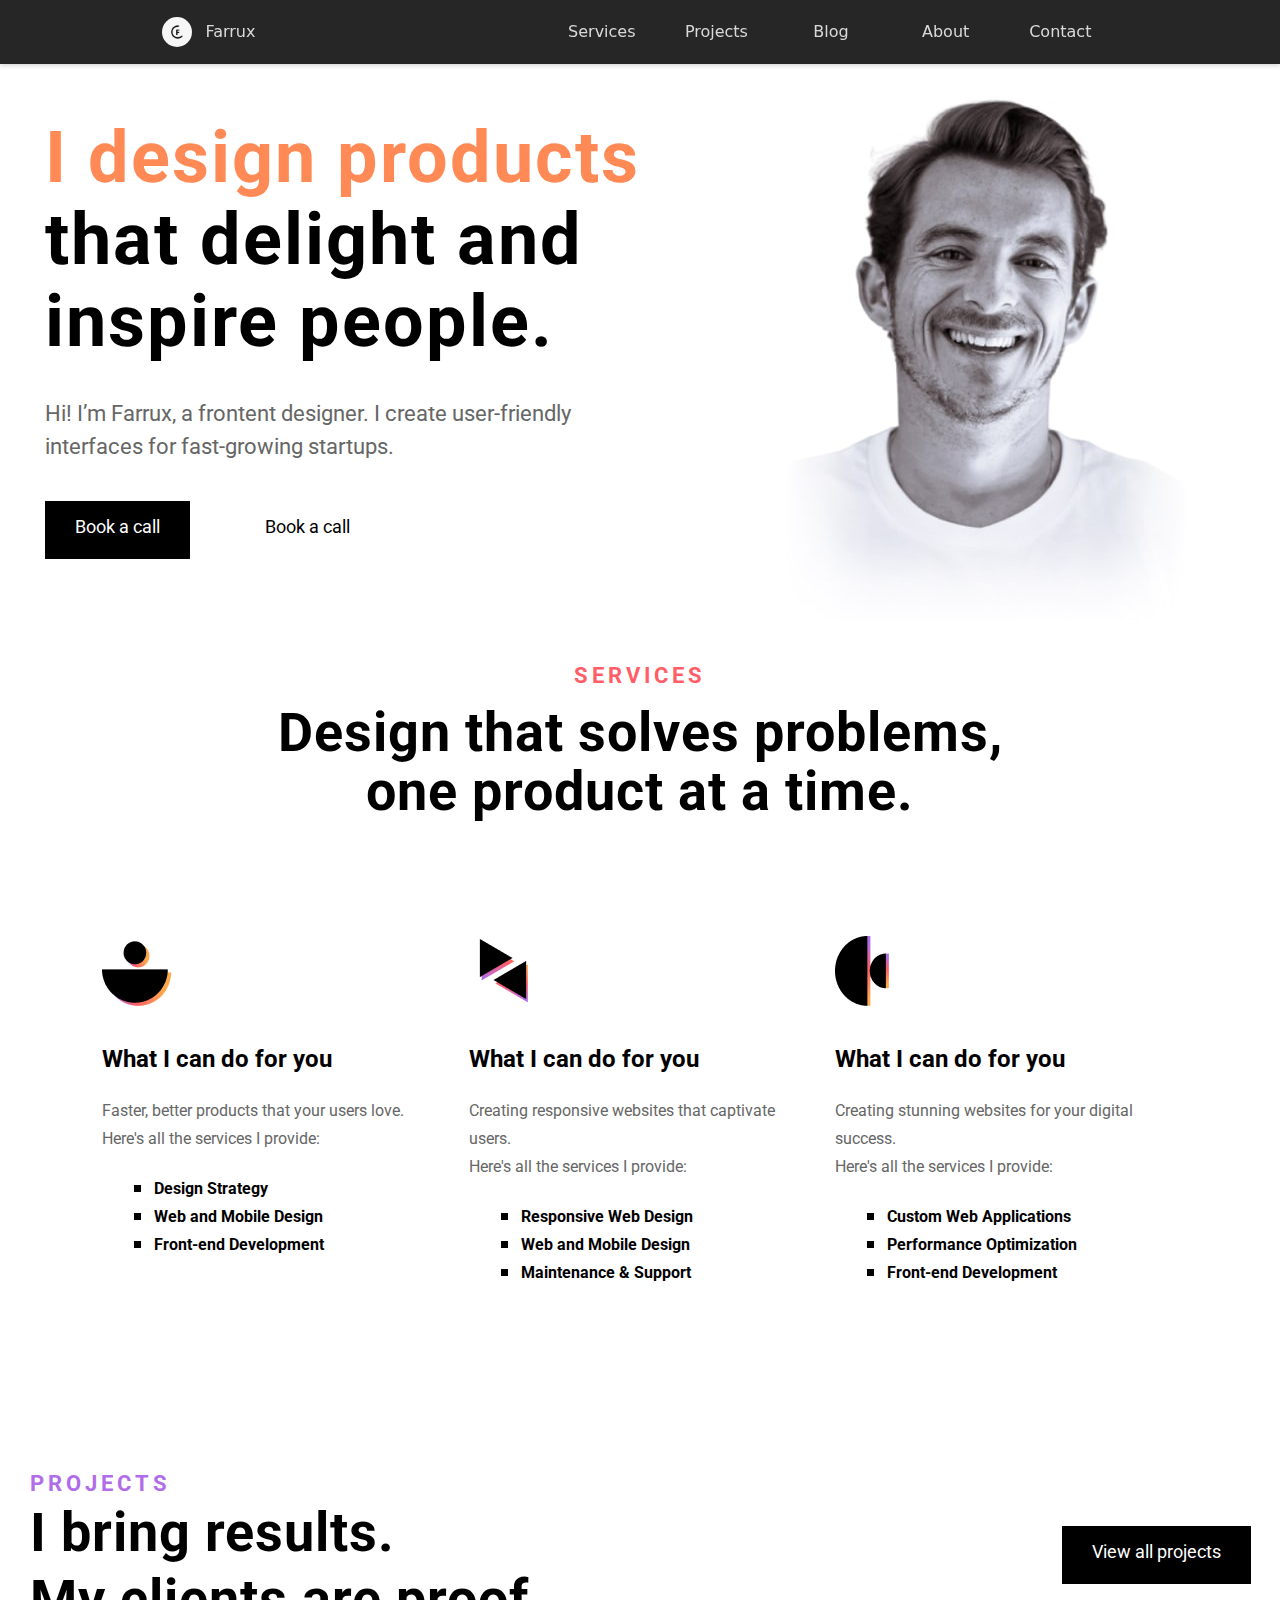
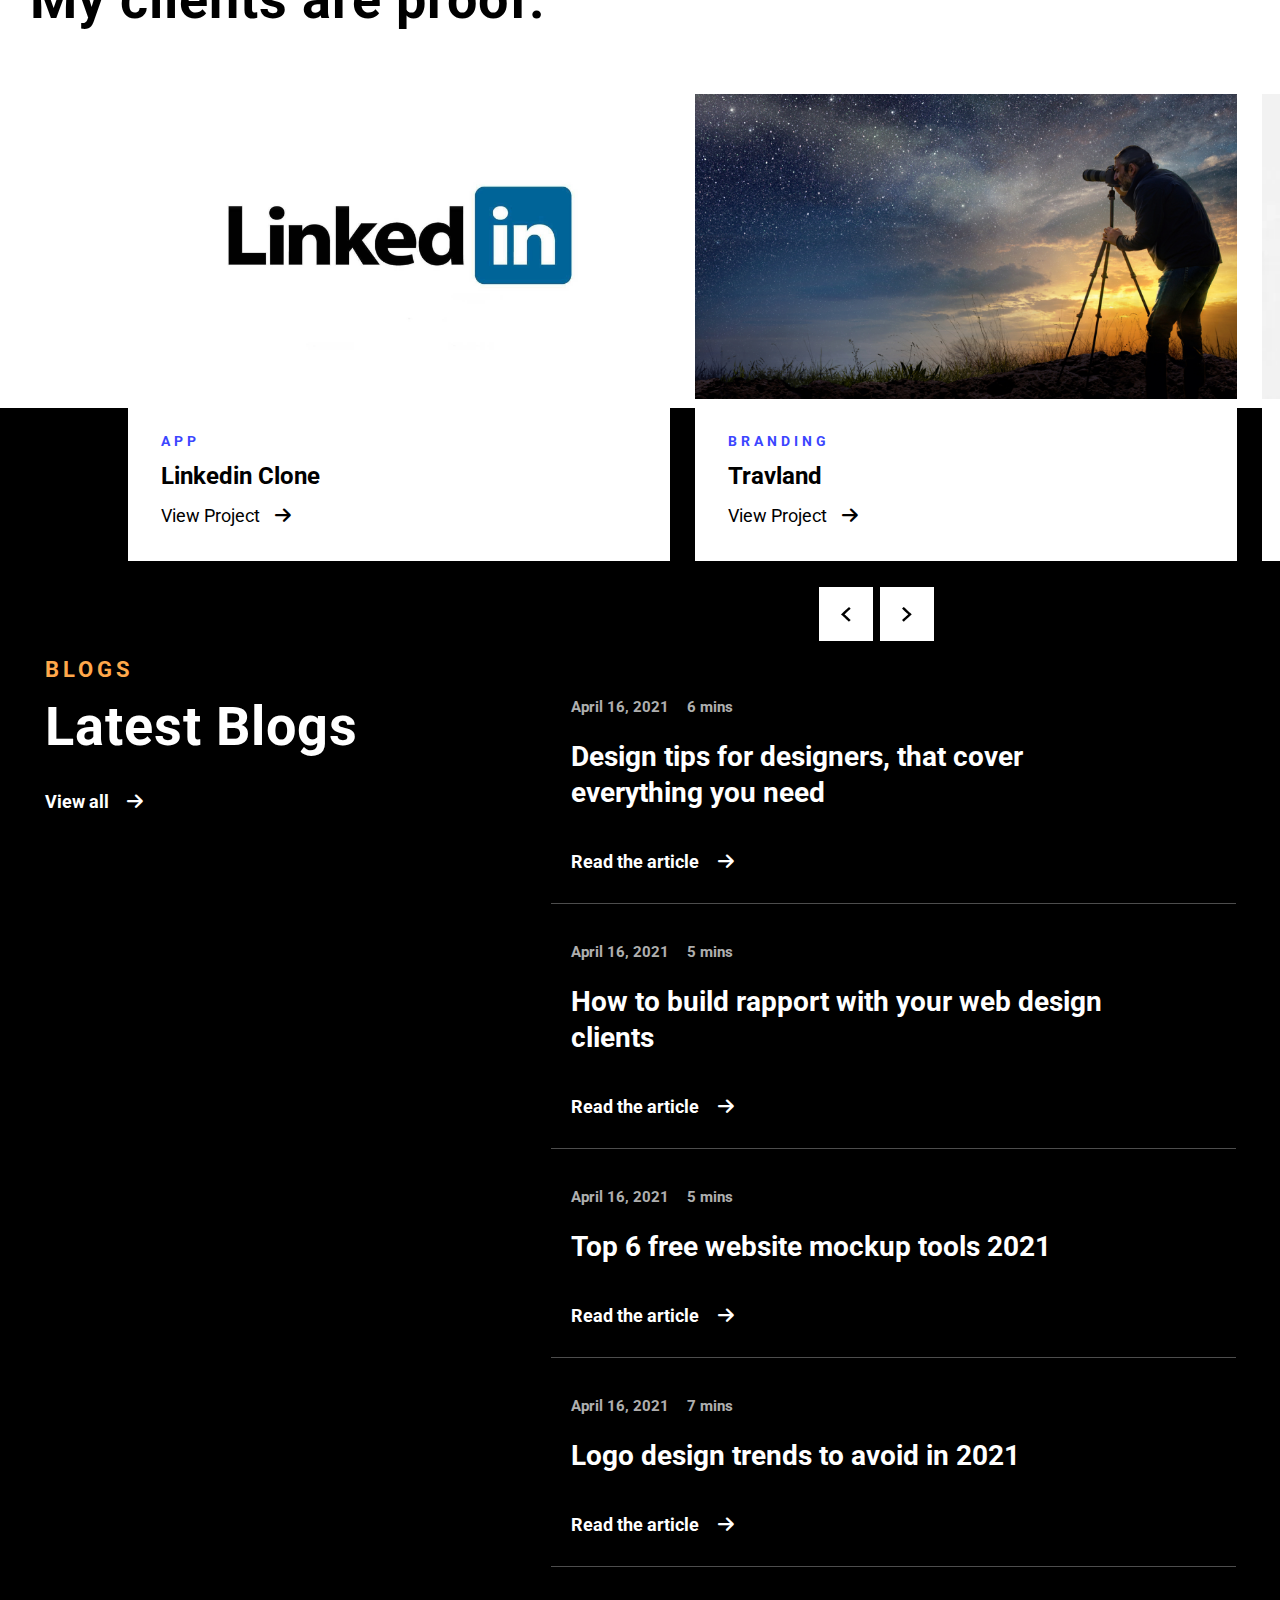
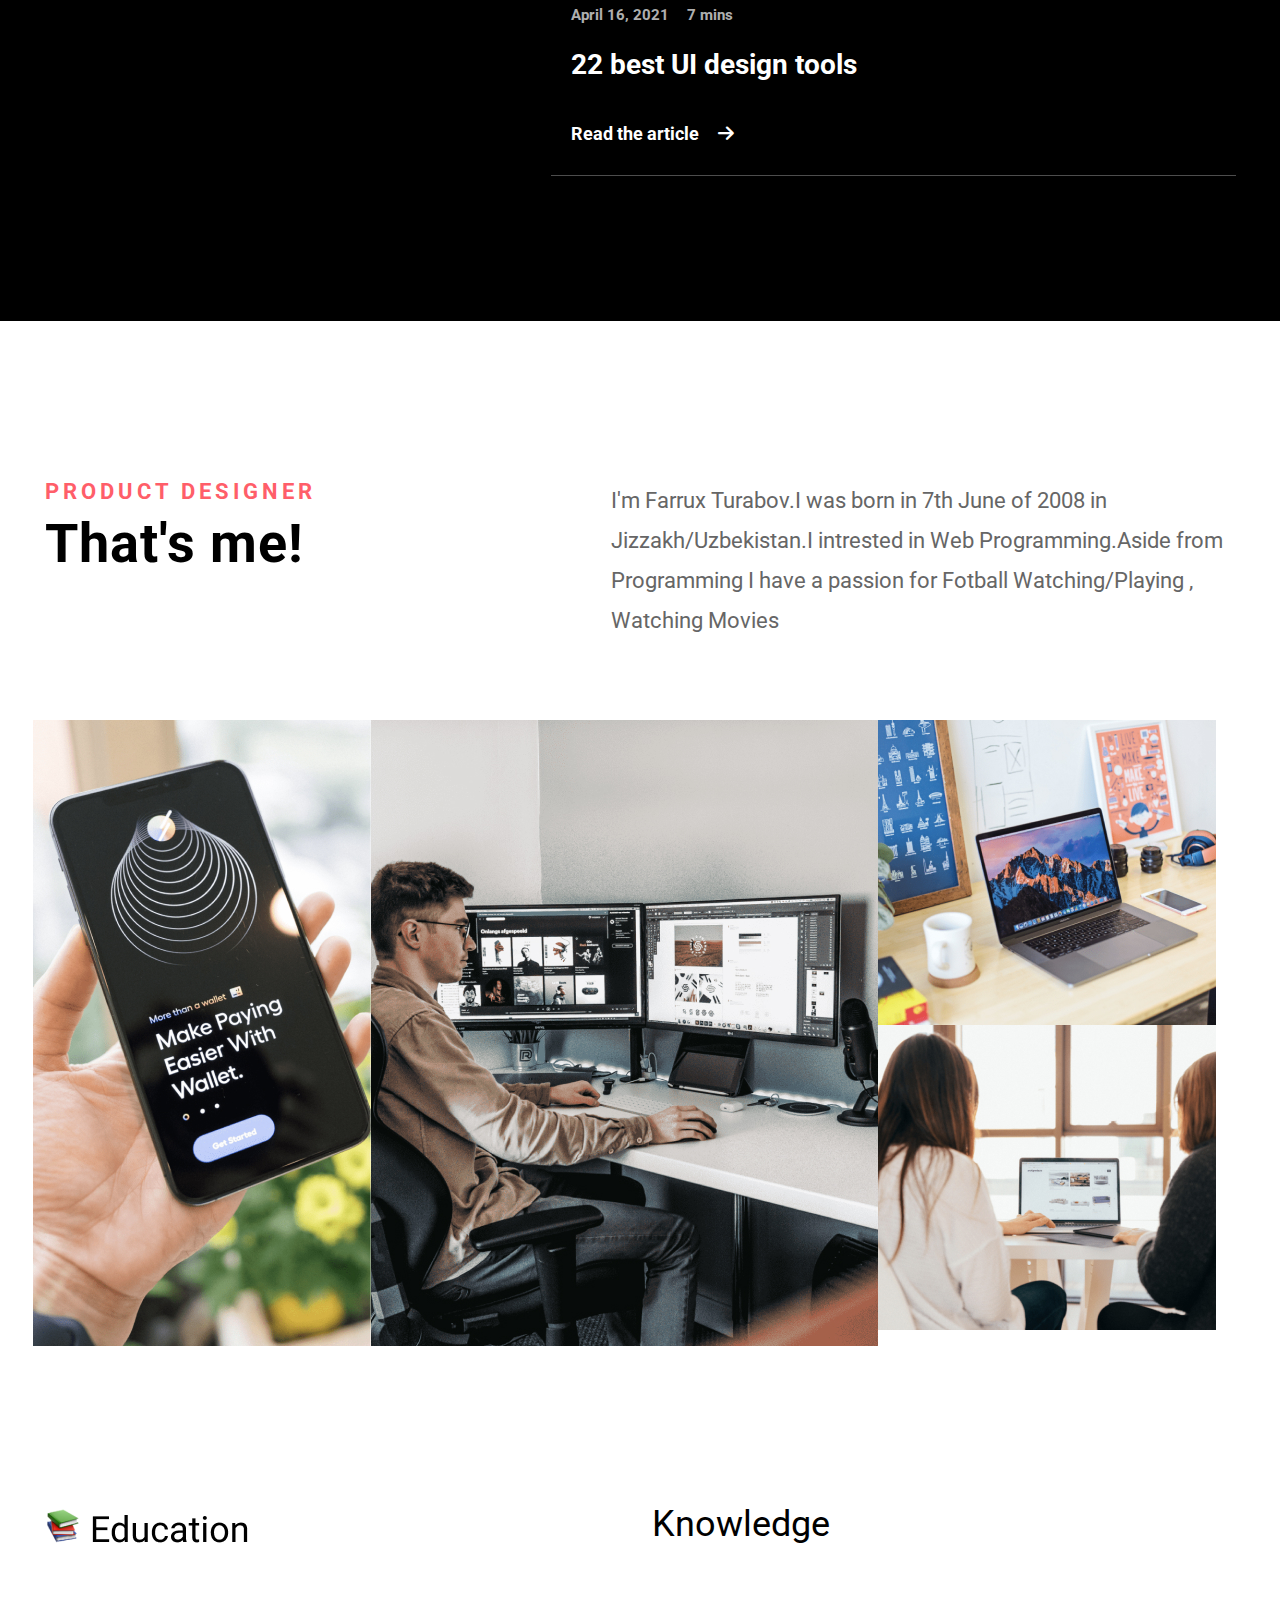
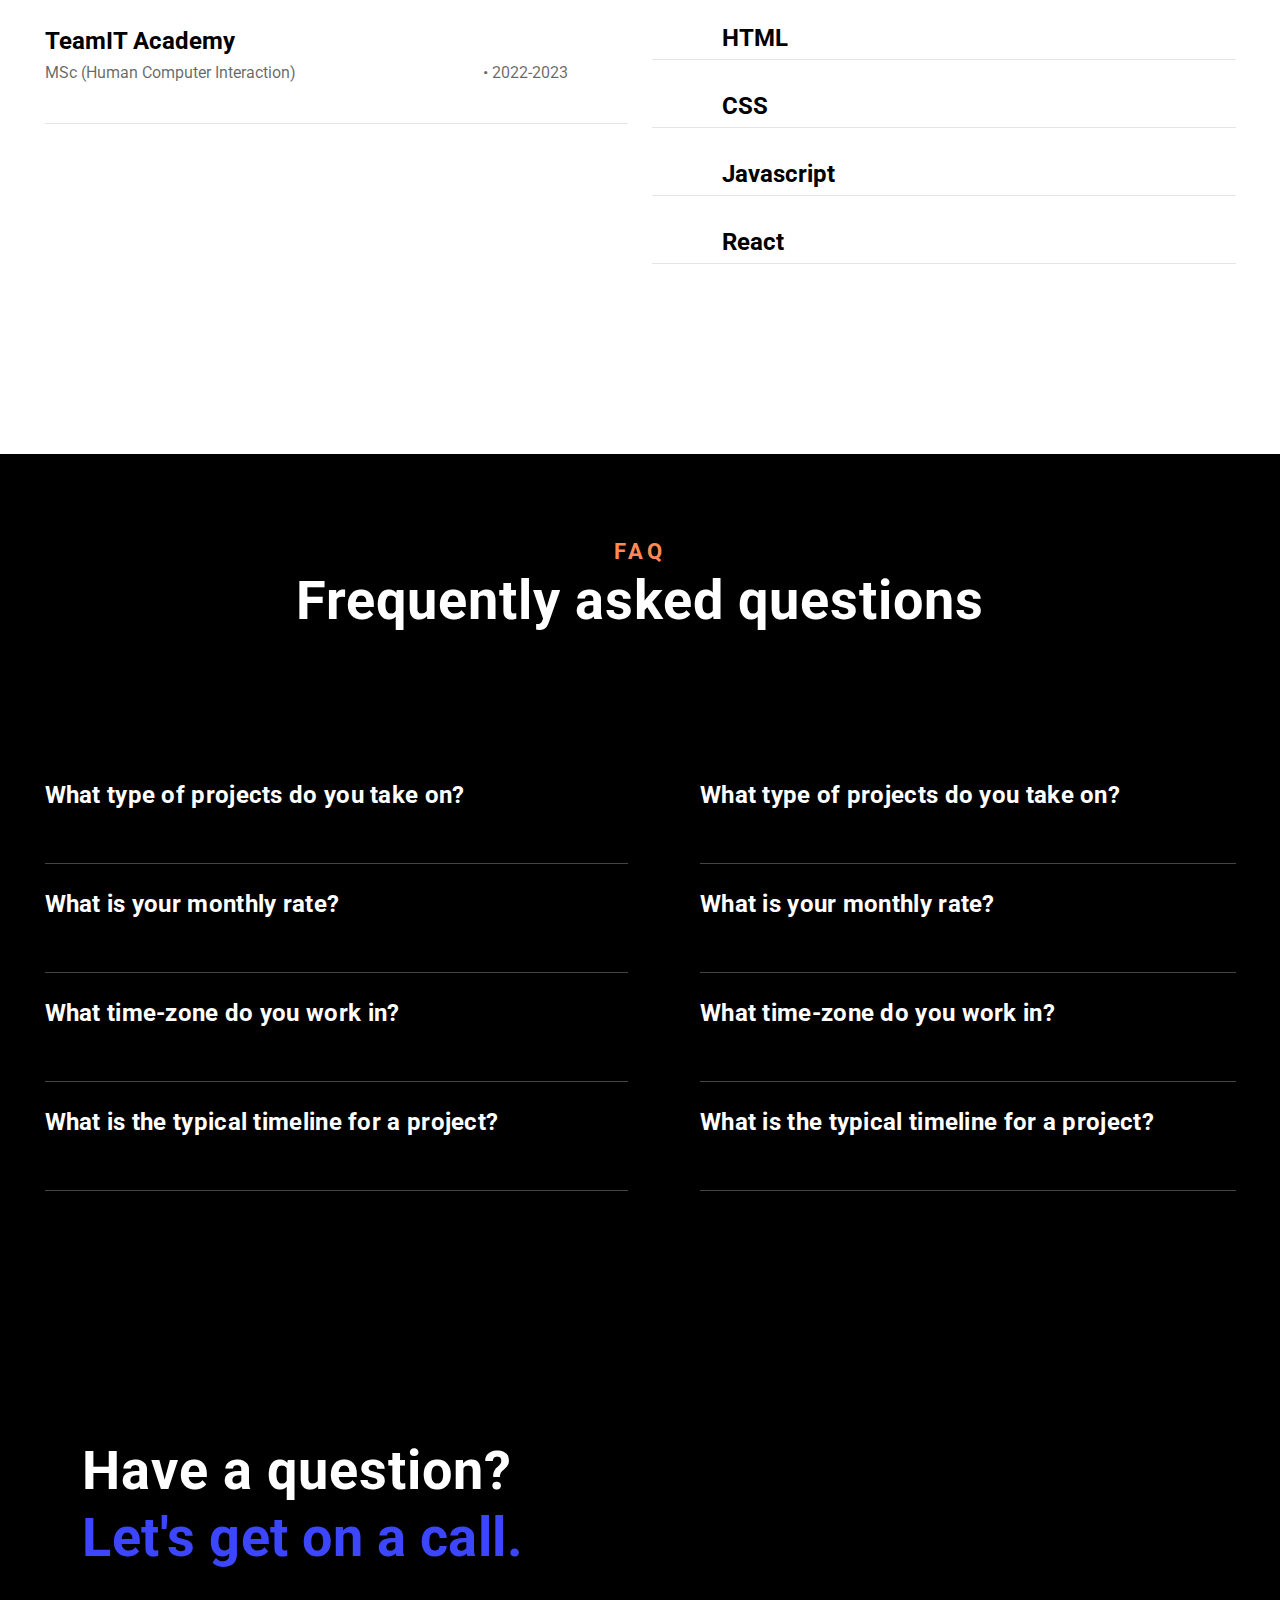
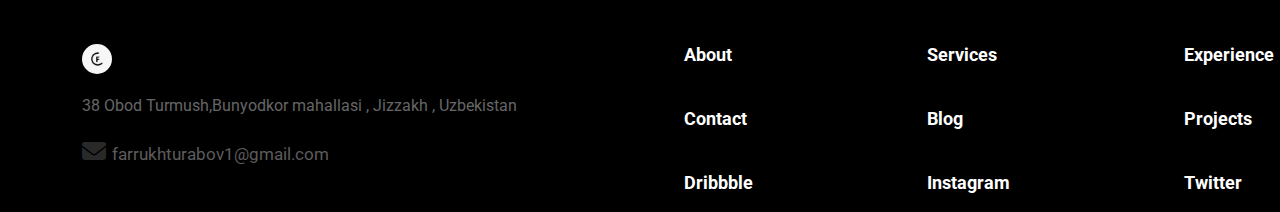
==== commit 26e04368: "changed some codes and added new files" ====
--- a/index.html
+++ b/index.html
@@ -6,6 +6,7 @@
 		<title>index</title>
 		<link rel="stylesheet" href="https://cdnjs.cloudflare.com/ajax/libs/font-awesome/6.4.0/css/all.min.css">
 		<link rel="stylesheet" href="https://cdnjs.cloudflare.com/ajax/libs/bootstrap/4.5.3/js/bootstrap.min.js">
+		<link rel="icon" type="image/x-icon" href="/img/i.webp ">
 		<meta name="viewport" content="width=device-width, initial-scale=1" />
 		<link rel="stylesheet" type="text/css" href="style.css" />
 		<link rel="stylesheet" type="text/css" href="style2.css" />
@@ -77,8 +78,8 @@
 					</button>
 					  <div id="navmenu" >
 						<ul class="navbar2-links">
-							<li class="navbar2-item"><a class="navbar2-link" href="#service">services</a></li>
-							<li class="navbar2-item"><a class="navbar2-link" href="#project">projects</a></li>
+							<li class="navbar2-item"><a class="navbar2-link" href="#service">Services</a></li>
+							<li class="navbar2-item"><a class="navbar2-link" href="/Projects.html">Projects</a></li>
 						  <li class="navbar2-item"><a class="navbar2-link" href="#blog">Blog</a></li>
 						  <li class="navbar2-item"><a class="navbar2-link" href="#about">About</a></li>
 						  <li class="navbar2-item"><a class="navbar2-link" href="#contact">Contact</a></li>
@@ -93,8 +94,8 @@
 								<div class="text_banner">
 									<h1><span>I design products</span> that delight and inspire people.</h1>
 									<p>Hi! I’m Farrux, a frontent designer. I create user-friendly interfaces for fast-growing startups.</p>
-									<button type="button" class="btn_banner" data-toggle="modal" data-target="#exampleModal">Book a call</button>
-									<button type="button" class="btn_banner1" data-toggle="modal" data-target="#exampleModal">Book a call</button>
+									<a href="mailto:farrukhturabov1@gmail.com" ><button type="button" class="btn_banner" data-toggle="modal" data-target="#exampleModal">Book a call</button></a>
+									<a href="mailto:farrukhturabov1@gmail.com" ><button type="button" class="btn_banner1" data-toggle="modal" data-target="#exampleModal">Book a call</button></a>
 								</div>
 								
 							</div>
@@ -119,7 +120,7 @@
 									<img src="img/a.png" alt="404" />
 								</div>
 								<h3>What I can do for you</h3>
-								<p>Faster, better products that your users love. Here's all the services I provide:</p>
+								<p>Faster, better products that your users love. <br> Here's all the services I provide:</p>
 								<ul>
 									<li>Design Strategy</li>
 									<li>Web and Mobile Design</li>
@@ -131,11 +132,11 @@
 									<img src="img/b.png" alt="404" />
 								</div>
 								<h3>What I can do for you</h3>
-								<p>Faster, better products that your users love. Here's all the services I provide:</p>
+								<p>Creating responsive websites that captivate users. <br> Here's all the services I provide:</p>
 								<ul>
-									<li>Design Strategy</li>
+									<li>Responsive Web Design</li>
 									<li>Web and Mobile Design</li>
-									<li>Front-end Development</li>
+									<li>Maintenance & Support</li>
 								</ul>
 							</div>
 							<div class="item_about col-xl-4 col-lg-4 col-md-4 col-sm-12">
@@ -143,10 +144,10 @@
 									<img src="img/c.png" alt="404" />
 								</div>
 								<h3>What I can do for you</h3>
-								<p>Faster, better products that your users love. Here's all the services I provide:</p>
+								<p>Creating stunning websites for your digital success. <br> Here's all the services I provide:</p>
 								<ul>
-									<li>Design Strategy</li>
-									<li>Web and Mobile  Design</li>
+									<li>Custom Web Applications</li>
+									<li>Performance Optimization</li>
 									<li>Front-end Development</li>
 								</ul>
 							</div>
@@ -162,7 +163,7 @@
 									<h3>My clients are proof.</h3>
 								</div>
 								<div class="col-xl-4 col-lg-4 col-md-12 col-sm-12">
-									<a class="project_btn" href="#">View all projects</a>
+									<a class="project_btn" href="/Projects.html">View all projects</a>
 									<div class="clear"></div>
 								</div>
 								
@@ -171,9 +172,20 @@
 							<div class="col nav_pos">
 											<div class="owl-carousel"  id="project_img">
 												<div class="item item_project">
+														<a class="img_parent" href="https://linkedin-clone-app1.netlify.app/" >
+															<div class="item_child">
+																	
+																	<img src="img/linkedin.jpg" alt="404 ERROR" />
+																<h3>App</h3>
+																<p>Linkedin Clone</p>
+																<a class="img_parent_child"  href="https://linkedin-clone-app1.netlify.app/">View Project <i class="fa-solid fa-arrow-right"></i></a>
+															</div>
+														</a>
+												</div>
+												<div class="item item_project">
 														<a class="img_parent" href="https://64ea2feac2bf4d57e5bc6002--inspiring-gnome-5f7828.netlify.app/" >
 															<div class="item_child">
-																	<img src="img/travland.png" alt="404 ERROR" />
+																<img src="img/travland.png" alt="404 ERROR" />
 																<h3>Branding</h3>
 																<p>Travland</p>
 																<a class="img_parent_child"  href="https://64ea2feac2bf4d57e5bc6002--inspiring-gnome-5f7828.netlify.app/">View Project <i class="fa-solid fa-arrow-right"></i></a>
@@ -241,37 +253,37 @@
 									<div class="blogs_text">
 										<h3 id="blog">blogs</h3>
 										<h4>Latest Blogs</h4>
-										<a href="#">View all<i class="fas fa-arrow-right"></i></a>
+										<a href="/Blogs.html">View all<i class="fas fa-arrow-right"></i></a>
 									</div>
 								</div>
 								<div class="col-xl-7 col-lg-7 col-md-12 col-sm-12">
 									<div class="blogs_mess mess1">
 											<p>April 16, 2021 <span class="time">6 mins</span></p>
-											<a href="#"><h4>Design tips for designers, that cover everything you need</h4>
+											<a href="/Blogs.html"><h4>Design tips for designers, that cover everything you need</h4>
 											Read the article<i class="fas fa-arrow-right"></i>
 										</a>
 									</div>
 									<div class="blogs_mess mess2">
 											<p>April 16, 2021 <span class="time">5 mins</span></p>
-											<a href="#"><h4>How to build rapport with your web design clients</h4>
+											<a href="/Blogs.html"><h4>How to build rapport with your web design clients</h4>
 											Read the article<i class="fas fa-arrow-right"></i>
 										</a>
 									</div>
 									<div class="blogs_mess mess3">
 											<p>April 16, 2021 <span class="time">5 mins</span></p>
-											<a href="#"><h4>Top 6 free website mockup tools 2021</h4>
+											<a href="/Blogs.html"><h4>Top 6 free website mockup tools 2021</h4>
 											Read the article<i class="fas fa-arrow-right"></i>
 										</a>
 									</div>
 									<div class="blogs_mess mess4">
 											<p>April 16, 2021 <span class="time">7 mins</span></p>
-											<a href="#"><h4>Logo design trends to avoid in 2021</h4>
+											<a href="/Blogs.html"><h4>Logo design trends to avoid in 2021</h4>
 											Read the article<i class="fas fa-arrow-right"></i>
 										</a>
 									</div>
 									<div class="blogs_mess mess5">
 											<p>April 16, 2021 <span class="time">7 mins</span></p>
-											<a href="#"><h4>22 best UI design tools</h4>
+											<a href="/Blogs.html"><h4>22 best UI design tools</h4>
 											Read the article<i class="fas fa-arrow-right"></i>
 										</a>
 									</div>
@@ -477,7 +489,7 @@
 											<img src="img/i.webp" alt="logo" />
 										</a>
 										<p>38 Obod Turmush,Bunyodkor mahallasi , Jizzakh , Uzbekistan</p>
-									<a class="footer_mail" href="mailto:hi@thefolio.com"><i class="fas fa-envelope"></i>farrukhturabov1@gmail.com.com</a>
+									<a class="footer_mail" href="mailto:farrukhturabov1@gmail.com"><i class="fas fa-envelope"></i>farrukhturabov1@gmail.com</a>
 								</div>
 								<div class="col-xl-6 col-lg-6 col-md-12 col-sm-12 footer_right">
 									<nav class="footer_menu">
--- a/style.css
+++ b/style.css
@@ -1278,7 +1278,7 @@
 .testimonials .owl-nav .owl-prev {
 	width: 54px;
 	height: 54px;
-	background: #000000 url('../img/arrow_left_w.png') 50% no-repeat !important;
+	background: #000000 url('../img/ft_w.png') 50% no-repeat !important;
 	margin-right: 7px;
 	z-index: 1;
 	transition: all linear 0.4s;
